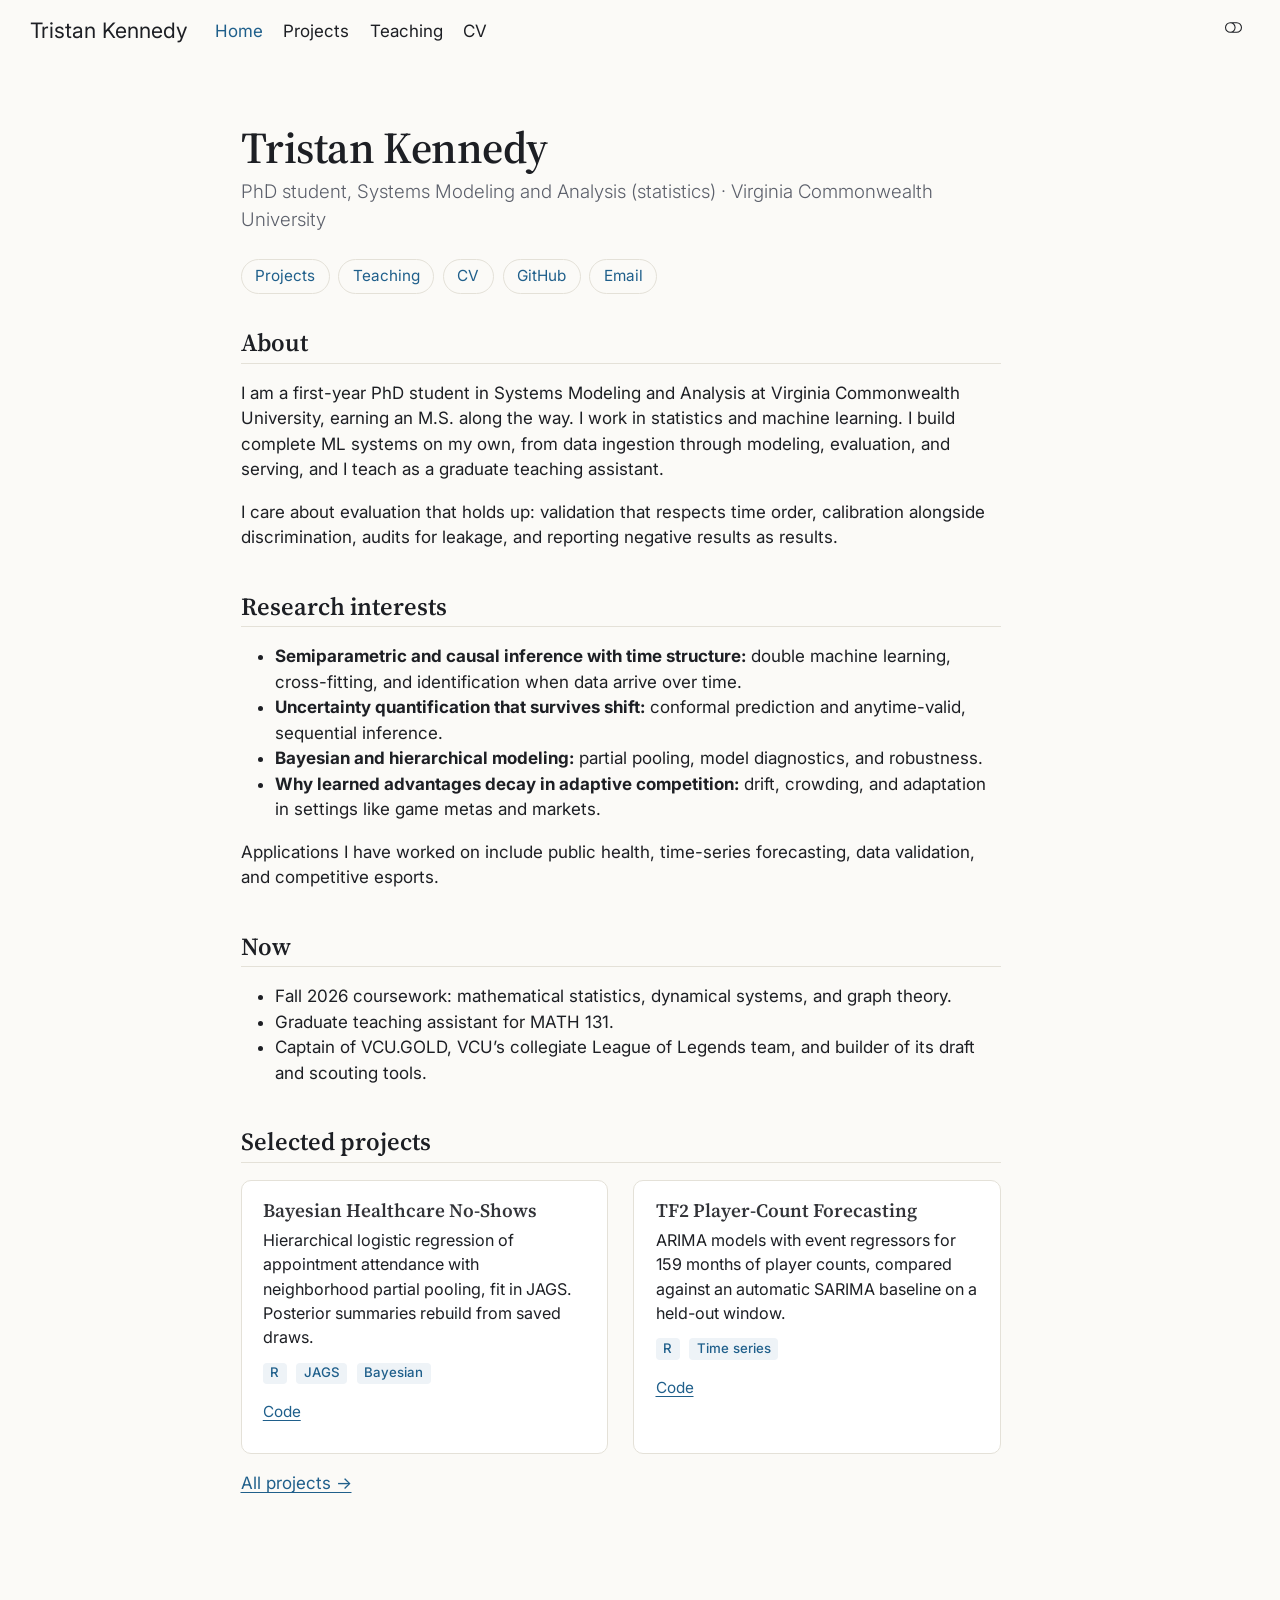
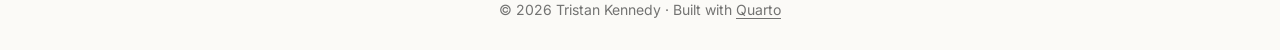
==== index.html @ 57c80139 "Built site for gh-pages" ====
<!DOCTYPE html>
<html xmlns="http://www.w3.org/1999/xhtml" lang="en" xml:lang="en"><head>

<meta charset="utf-8">
<meta name="generator" content="quarto-1.10.19">

<meta name="viewport" content="width=device-width, initial-scale=1.0, user-scalable=yes">

<meta name="description" content="PhD student in Systems Modeling and Analysis (statistics) at Virginia Commonwealth University.">

<title>Tristan Kennedy</title>
<style>
/* Default styles provided by pandoc.
** See https://pandoc.org/MANUAL.html#variables-for-html for config info.
*/
span.smallcaps{font-variant: small-caps;}
div.columns{display: flex; gap: 1.5em;}
div.column{flex: auto;}
@media screen {
div.columns{gap: min(4vw, 1.5em);}
div.column{overflow-x: auto;}
}
div.hanging-indent{margin-left: 1.5em; text-indent: -1.5em;}
ul.task-list{list-style: none;}
ul.task-list li input[type="checkbox"] {
  width: 0.8em;
  margin: 0 0.8em 0.2em -1em; /* quarto-specific, see https://github.com/quarto-dev/quarto-cli/issues/4556 */ 
  vertical-align: middle;
}
</style>


<script src="site_libs/quarto-nav/quarto-nav.js"></script>
<script src="site_libs/quarto-nav/headroom.min.js"></script>
<script src="site_libs/clipboard/clipboard.min.js"></script>
<script src="site_libs/quarto-search/autocomplete.umd.js"></script>
<script src="site_libs/quarto-search/fuse.min.js"></script>
<script src="site_libs/quarto-search/quarto-search.js"></script>
<meta name="quarto:offset" content="./">
<script src="site_libs/quarto-html/quarto.js" type="module"></script>
<script src="site_libs/quarto-html/tabsets/tabsets.js" type="module"></script>
<script src="site_libs/quarto-html/popper.min.js"></script>
<script src="site_libs/quarto-html/tippy.umd.min.js"></script>
<script src="site_libs/quarto-html/anchor.min.js"></script>
<link href="site_libs/quarto-html/tippy.css" rel="stylesheet">
<link href="site_libs/quarto-html/quarto-syntax-highlighting-bf27225e3a48a9273f3daa8f8e829971.css" rel="stylesheet" class="quarto-color-scheme" id="quarto-text-highlighting-styles">
<link href="site_libs/quarto-html/quarto-syntax-highlighting-dark-b626d73c4c936ccc3cb08be7d45d1df6.css" rel="stylesheet" class="quarto-color-scheme quarto-color-alternate" id="quarto-text-highlighting-styles">
<link href="site_libs/quarto-html/quarto-syntax-highlighting-bf27225e3a48a9273f3daa8f8e829971.css" rel="stylesheet" class="quarto-color-scheme-extra" id="quarto-text-highlighting-styles">
<script src="site_libs/bootstrap/bootstrap.min.js"></script>
<link href="site_libs/bootstrap/bootstrap-icons.css" rel="stylesheet">
<link href="site_libs/bootstrap/bootstrap-fde2880e8494702fb6e43d07368e138c.min.css" rel="stylesheet" append-hash="true" class="quarto-color-scheme" id="quarto-bootstrap" data-mode="light">
<link href="site_libs/bootstrap/bootstrap-dark-0c675483cfeafc73e83ffb841cf18837.min.css" rel="stylesheet" append-hash="true" class="quarto-color-scheme quarto-color-alternate" id="quarto-bootstrap" data-mode="dark">
<link href="site_libs/bootstrap/bootstrap-fde2880e8494702fb6e43d07368e138c.min.css" rel="stylesheet" append-hash="true" class="quarto-color-scheme-extra" id="quarto-bootstrap" data-mode="light">
<script id="quarto-search-options" type="application/json">{
  "location": "navbar",
  "copy-button": false,
  "collapse-after": 3,
  "panel-placement": "end",
  "type": "overlay",
  "limit": 50,
  "keyboard-shortcut": [
    "f",
    "/",
    "s"
  ],
  "show-item-context": false,
  "language": {
    "search-no-results-text": "No results",
    "search-matching-documents-text": "matching documents",
    "search-copy-link-title": "Copy link to search",
    "search-hide-matches-text": "Hide additional matches",
    "search-more-match-text": "more match in this document",
    "search-more-matches-text": "more matches in this document",
    "search-clear-button-title": "Clear",
    "search-text-placeholder": "",
    "search-detached-cancel-button-title": "Cancel",
    "search-submit-button-title": "Submit",
    "search-label": "Search"
  }
}</script>
<style>html{ scroll-behavior: smooth; }</style>


<link rel="stylesheet" href="styles/site.css">
</head>

<body class="nav-fixed fullcontent quarto-light"><script id="quarto-html-before-body" type="application/javascript">
    const toggleBodyColorMode = (bsSheetEl) => {
      const mode = bsSheetEl.getAttribute("data-mode");
      const bodyEl = window.document.querySelector("body");
      if (mode === "dark") {
        bodyEl.classList.add("quarto-dark");
        bodyEl.classList.remove("quarto-light");
      } else {
        bodyEl.classList.add("quarto-light");
        bodyEl.classList.remove("quarto-dark");
      }
    }
    const toggleBodyColorPrimary = () => {
      const bsSheetEl = window.document.querySelector("link#quarto-bootstrap:not([rel=disabled-stylesheet])");
      if (bsSheetEl) {
        toggleBodyColorMode(bsSheetEl);
      }
    }
    const setColorSchemeToggle = (alternate) => {
      const toggles = window.document.querySelectorAll('.quarto-color-scheme-toggle');
      for (let i=0; i < toggles.length; i++) {
        const toggle = toggles[i];
        if (toggle) {
          if (alternate) {
            toggle.classList.add("alternate");
          } else {
            toggle.classList.remove("alternate");
          }
        }
      }
    };
    const toggleColorMode = (alternate) => {
      // Switch the stylesheets
      const primaryStylesheets = window.document.querySelectorAll('link.quarto-color-scheme:not(.quarto-color-alternate)');
      const alternateStylesheets = window.document.querySelectorAll('link.quarto-color-scheme.quarto-color-alternate');
      manageTransitions('#quarto-margin-sidebar .nav-link', false);
      if (alternate) {
        // note: dark is layered on light, we don't disable primary!
        enableStylesheet(alternateStylesheets);
        for (const sheetNode of alternateStylesheets) {
          if (sheetNode.id === "quarto-bootstrap") {
            toggleBodyColorMode(sheetNode);
          }
        }
      } else {
        disableStylesheet(alternateStylesheets);
        enableStylesheet(primaryStylesheets)
        toggleBodyColorPrimary();
      }
      manageTransitions('#quarto-margin-sidebar .nav-link', true);
      // Switch the toggles
      setColorSchemeToggle(alternate)
      // Hack to workaround the fact that safari doesn't
      // properly recolor the scrollbar when toggling (#1455)
      if (navigator.userAgent.indexOf('Safari') > 0 && navigator.userAgent.indexOf('Chrome') == -1) {
        manageTransitions("body", false);
        window.scrollTo(0, 1);
        setTimeout(() => {
          window.scrollTo(0, 0);
          manageTransitions("body", true);
        }, 40);
      }
    }
    const disableStylesheet = (stylesheets) => {
      for (let i=0; i < stylesheets.length; i++) {
        const stylesheet = stylesheets[i];
        stylesheet.rel = 'disabled-stylesheet';
      }
    }
    const enableStylesheet = (stylesheets) => {
      for (let i=0; i < stylesheets.length; i++) {
        const stylesheet = stylesheets[i];
        if(stylesheet.rel !== 'stylesheet') { // for Chrome, which will still FOUC without this check
          stylesheet.rel = 'stylesheet';
        }
      }
    }
    const manageTransitions = (selector, allowTransitions) => {
      const els = window.document.querySelectorAll(selector);
      for (let i=0; i < els.length; i++) {
        const el = els[i];
        if (allowTransitions) {
          el.classList.remove('notransition');
        } else {
          el.classList.add('notransition');
        }
      }
    }
    const isFileUrl = () => {
      return window.location.protocol === 'file:';
    }
    const hasAlternateSentinel = () => {
      let styleSentinel = getColorSchemeSentinel();
      if (styleSentinel !== null) {
        return styleSentinel === "alternate";
      } else {
        return false;
      }
    }
    const setStyleSentinel = (alternate) => {
      const value = alternate ? "alternate" : "default";
      if (!isFileUrl()) {
        window.localStorage.setItem("quarto-color-scheme", value);
      } else {
        localAlternateSentinel = value;
      }
    }
    const getColorSchemeSentinel = () => {
      if (!isFileUrl()) {
        const storageValue = window.localStorage.getItem("quarto-color-scheme");
        return storageValue != null ? storageValue : localAlternateSentinel;
      } else {
        return localAlternateSentinel;
      }
    }
    const toggleGiscusIfUsed = (isAlternate, darkModeDefault) => {
      const baseTheme = document.querySelector('#giscus-base-theme')?.value ?? 'light';
      const alternateTheme = document.querySelector('#giscus-alt-theme')?.value ?? 'dark';
      let newTheme = '';
      if(authorPrefersDark) {
        newTheme = isAlternate ? baseTheme : alternateTheme;
      } else {
        newTheme = isAlternate ? alternateTheme : baseTheme;
      }
      const changeGiscusTheme = () => {
        // From: https://github.com/giscus/giscus/issues/336
        const sendMessage = (message) => {
          const iframe = document.querySelector('iframe.giscus-frame');
          if (!iframe) return;
          iframe.contentWindow.postMessage({ giscus: message }, 'https://giscus.app');
        }
        sendMessage({
          setConfig: {
            theme: newTheme
          }
        });
      }
      const isGiscussLoaded = window.document.querySelector('iframe.giscus-frame') !== null;
      if (isGiscussLoaded) {
        changeGiscusTheme();
      }
    };
    const authorPrefersDark = false;
    const queryPrefersDark = window.matchMedia('(prefers-color-scheme: dark)');
    const darkModeDefault = queryPrefersDark.matches;
      document.querySelector('link#quarto-text-highlighting-styles.quarto-color-scheme-extra').rel = 'disabled-stylesheet';
      document.querySelector('link#quarto-bootstrap.quarto-color-scheme-extra').rel = 'disabled-stylesheet';
    let localAlternateSentinel = darkModeDefault ? 'alternate' : 'default';
    // Dark / light mode switch
    window.quartoToggleColorScheme = () => {
      // Read the current dark / light value
      let toAlternate = !hasAlternateSentinel();
      toggleColorMode(toAlternate);
      setStyleSentinel(toAlternate);
      toggleGiscusIfUsed(toAlternate, darkModeDefault);
      window.dispatchEvent(new Event('resize'));
    };
    queryPrefersDark.addEventListener("change", e => {
      if(window.localStorage.getItem("quarto-color-scheme") !== null)
        return;
      const alternate = e.matches
      toggleColorMode(alternate);
      localAlternateSentinel = e.matches ? 'alternate' : 'default'; // this is used alongside local storage!
      toggleGiscusIfUsed(alternate, darkModeDefault);
    });
    // Switch to dark mode if need be
    if (hasAlternateSentinel()) {
      toggleColorMode(true);
    } else {
      toggleColorMode(false);
    }
  </script>

<div id="quarto-search-results"></div>
  <header id="quarto-header" class="headroom fixed-top">
    <nav class="navbar navbar-expand-lg " data-bs-theme="dark">
      <div class="navbar-container container-fluid">
      <div class="navbar-brand-container mx-auto">
    <a class="navbar-brand" href="./index.html">
    <span class="navbar-title">Tristan Kennedy</span>
    </a>
  </div>
            <div id="quarto-search" class="" title="Search"></div>
          <button class="navbar-toggler" type="button" data-bs-toggle="collapse" data-bs-target="#navbarCollapse" aria-controls="navbarCollapse" role="menu" aria-expanded="false" aria-label="Toggle navigation" onclick="if (window.quartoToggleHeadroom) { window.quartoToggleHeadroom(); }">
  <span class="navbar-toggler-icon"></span>
</button>
          <div class="collapse navbar-collapse" id="navbarCollapse">
            <ul class="navbar-nav navbar-nav-scroll me-auto">
  <li class="nav-item">
    <a class="nav-link active" href="./index.html" aria-current="page"> 
<span class="menu-text">Home</span></a>
  </li>  
  <li class="nav-item">
    <a class="nav-link" href="./projects.html"> 
<span class="menu-text">Projects</span></a>
  </li>  
  <li class="nav-item">
    <a class="nav-link" href="./teaching.html"> 
<span class="menu-text">Teaching</span></a>
  </li>  
  <li class="nav-item">
    <a class="nav-link" href="./cv.html"> 
<span class="menu-text">CV</span></a>
  </li>  
</ul>
            <ul class="navbar-nav navbar-nav-scroll ms-auto">
  <li class="nav-item compact">
    <a class="nav-link" href="https://github.com/tristantoo"> <i class="bi bi-github" role="img" aria-label="GitHub">
</i> 
<span class="menu-text"></span></a>
  </li>  
  <li class="nav-item compact">
    <a class="nav-link" href="mailto:tristan@tristkenn.com"> <i class="bi bi-envelope" role="img" aria-label="Email">
</i> 
<span class="menu-text"></span></a>
  </li>  
</ul>
          </div> <!-- /navcollapse -->
            <div class="quarto-navbar-tools">
  <a href="" class="quarto-color-scheme-toggle quarto-navigation-tool  px-1" onclick="window.quartoToggleColorScheme(); return false;" title="Toggle dark mode"><i class="bi"></i></a>
</div>
      </div> <!-- /container-fluid -->
    </nav>
</header>
<!-- content -->
<div id="quarto-content" class="quarto-container page-columns page-rows-contents page-layout-article page-navbar">
<!-- sidebar -->
<!-- margin-sidebar -->
    
<!-- main -->
<main class="content" id="quarto-document-content">


<header id="title-block-header" class="quarto-title-block default">
<div class="quarto-title">
<h1 class="title">Tristan Kennedy</h1>
<p class="subtitle lead">PhD student, Systems Modeling and Analysis (statistics) · Virginia Commonwealth University</p>
</div>

<div>
  <div class="description">
    PhD student in Systems Modeling and Analysis (statistics) at Virginia Commonwealth University.
  </div>
</div>


<div class="quarto-title-meta">

    
  
    
  </div>
  


</header>


<div class="hero">
  <div class="hero-links">
    <a href="projects.html">Projects</a><a href="teaching.html">Teaching</a><a href="cv.html">CV</a><a href="https://github.com/tristantoo">GitHub</a><a href="mailto:tristan@tristkenn.com">Email</a>
  </div>
</div>
<section id="about" class="level2">
<h2 class="anchored" data-anchor-id="about">About</h2>
<p>I am a first-year PhD student in Systems Modeling and Analysis at Virginia Commonwealth University, earning an M.S. along the way. I work in statistics and machine learning. I build complete ML systems on my own, from data ingestion through modeling, evaluation, and serving, and I teach as a graduate teaching assistant.</p>
<p>I care about evaluation that holds up: validation that respects time order, calibration alongside discrimination, audits for leakage, and reporting negative results as results.</p>
</section>
<section id="research-interests" class="level2">
<h2 class="anchored" data-anchor-id="research-interests">Research interests</h2>
<ul>
<li><strong>Semiparametric and causal inference with time structure:</strong> double machine learning, cross-fitting, and identification when data arrive over time.</li>
<li><strong>Uncertainty quantification that survives shift:</strong> conformal prediction and anytime-valid, sequential inference.</li>
<li><strong>Bayesian and hierarchical modeling:</strong> partial pooling, model diagnostics, and robustness.</li>
<li><strong>Why learned advantages decay in adaptive competition:</strong> drift, crowding, and adaptation in settings like game metas and markets.</li>
</ul>
<p>Applications I have worked on include public health, time-series forecasting, data validation, and competitive esports.</p>
</section>
<section id="now" class="level2">
<h2 class="anchored" data-anchor-id="now">Now</h2>
<ul>
<li>Fall 2026 coursework: mathematical statistics, dynamical systems, and graph theory.</li>
<li>Graduate teaching assistant for MATH 131.</li>
<li>Captain of VCU.GOLD, VCU’s collegiate League of Legends team, and builder of its draft and scouting tools.</li>
</ul>
</section>
<section id="selected-projects" class="level2">
<h2 class="anchored" data-anchor-id="selected-projects">Selected projects</h2>
<div class="grid">
<div class="g-col-12 g-col-md-6">
<section id="bayesian-healthcare-no-shows" class="level3 project-card">
<h3 class="anchored" data-anchor-id="bayesian-healthcare-no-shows">Bayesian Healthcare No-Shows</h3>
<p>Hierarchical logistic regression of appointment attendance with neighborhood partial pooling, fit in JAGS. Posterior summaries rebuild from saved draws.</p>
<p><span class="tag">R</span> <span class="tag">JAGS</span> <span class="tag">Bayesian</span></p>
<div class="links">
<p><a href="https://github.com/tristantoo/bayesian-healthcare-no-shows">Code</a></p>
</div>
</section>
</div>
<div class="g-col-12 g-col-md-6">
<section id="tf2-player-count-forecasting" class="level3 project-card">
<h3 class="anchored" data-anchor-id="tf2-player-count-forecasting">TF2 Player-Count Forecasting</h3>
<p>ARIMA models with event regressors for 159 months of player counts, compared against an automatic SARIMA baseline on a held-out window.</p>
<p><span class="tag">R</span> <span class="tag">Time series</span></p>
<div class="links">
<p><a href="https://github.com/tristantoo/tf2-player-count-forecasting">Code</a></p>
</div>
</section>
</div>
</div>
<p><a href="./projects.html">All projects →</a></p>


</section>

</main> <!-- /main -->
<script id="quarto-html-after-body" type="application/javascript">
  window.document.addEventListener("DOMContentLoaded", function (event) {
    // Ensure there is a toggle, if there isn't float one in the top right
    if (window.document.querySelector('.quarto-color-scheme-toggle') === null) {
      const a = window.document.createElement('a');
      a.classList.add('top-right');
      a.classList.add('quarto-color-scheme-toggle');
      a.href = "";
      a.onclick = function() { try { window.quartoToggleColorScheme(); } catch {} return false; };
      const i = window.document.createElement("i");
      i.classList.add('bi');
      a.appendChild(i);
      window.document.body.appendChild(a);
    }
    setColorSchemeToggle(hasAlternateSentinel())
    const icon = "";
    const anchorJS = new window.AnchorJS();
    anchorJS.options = {
      placement: 'right',
      icon: icon
    };
    anchorJS.add('.anchored');
    const isCodeAnnotation = (el) => {
      for (const clz of el.classList) {
        if (clz.startsWith('code-annotation-')) {                     
          return true;
        }
      }
      return false;
    }
    const onCopySuccess = function(e) {
      // button target
      const button = e.trigger;
      // don't keep focus
      button.blur();
      // flash "checked"
      button.classList.add('code-copy-button-checked');
      var currentTitle = button.getAttribute("title");
      button.setAttribute("title", "Copied!");
      let tooltip;
      if (window.bootstrap) {
        button.setAttribute("data-bs-toggle", "tooltip");
        button.setAttribute("data-bs-placement", "left");
        button.setAttribute("data-bs-title", "Copied!");
        tooltip = new bootstrap.Tooltip(button, 
          { trigger: "manual", 
            customClass: "code-copy-button-tooltip",
            offset: [0, -8]});
        tooltip.show();    
      }
      setTimeout(function() {
        if (tooltip) {
          tooltip.hide();
          button.removeAttribute("data-bs-title");
          button.removeAttribute("data-bs-toggle");
          button.removeAttribute("data-bs-placement");
        }
        button.setAttribute("title", currentTitle);
        button.classList.remove('code-copy-button-checked');
      }, 1000);
      // clear code selection
      e.clearSelection();
    }
    const getTextToCopy = function(trigger) {
      const outerScaffold = trigger.parentElement.cloneNode(true);
      const codeEl = outerScaffold.querySelector('code');
      for (const childEl of codeEl.children) {
        if (isCodeAnnotation(childEl)) {
          childEl.remove();
        }
      }
      return codeEl.innerText;
    }
    const clipboard = new window.ClipboardJS('.code-copy-button:not([data-in-quarto-modal])', {
      text: getTextToCopy
    });
    clipboard.on('success', onCopySuccess);
    if (window.document.getElementById('quarto-embedded-source-code-modal')) {
      const clipboardModal = new window.ClipboardJS('.code-copy-button[data-in-quarto-modal]', {
        text: getTextToCopy,
        container: window.document.getElementById('quarto-embedded-source-code-modal')
      });
      clipboardModal.on('success', onCopySuccess);
    }
      var localhostRegex = new RegExp(/^(?:http|https):\/\/localhost\:?[0-9]*\//);
      var mailtoRegex = new RegExp(/^mailto:/);
        var filterRegex = new RegExp("https:\/\/tristkenn\.com");
      var isInternal = (href) => {
          return filterRegex.test(href) || localhostRegex.test(href) || mailtoRegex.test(href);
      }
      // Inspect non-navigation links and adorn them if external
     var links = window.document.querySelectorAll('a[href]:not(.nav-link):not(.navbar-brand):not(.toc-action):not(.sidebar-link):not(.sidebar-item-toggle):not(.pagination-link):not(.no-external):not([aria-hidden]):not(.dropdown-item):not(.quarto-navigation-tool):not(.about-link)');
      for (var i=0; i<links.length; i++) {
        const link = links[i];
        if (!isInternal(link.href)) {
          // undo the damage that might have been done by quarto-nav.js in the case of
          // links that we want to consider external
          if (link.dataset.originalHref !== undefined) {
            link.href = link.dataset.originalHref;
          }
            // target, if specified
            link.setAttribute("target", "_blank");
            if (link.getAttribute("rel") === null) {
              link.setAttribute("rel", "noopener");
            }
        }
      }
    function tippyHover(el, contentFn, onTriggerFn, onUntriggerFn) {
      const config = {
        allowHTML: true,
        maxWidth: 500,
        delay: 100,
        arrow: false,
        appendTo: function(el) {
            return el.parentElement;
        },
        interactive: true,
        interactiveBorder: 10,
        theme: 'quarto',
        placement: 'bottom-start',
      };
      if (contentFn) {
        config.content = contentFn;
      }
      if (onTriggerFn) {
        config.onTrigger = onTriggerFn;
      }
      if (onUntriggerFn) {
        config.onUntrigger = onUntriggerFn;
      }
      window.tippy(el, config); 
    }
    const noterefs = window.document.querySelectorAll('a[role="doc-noteref"]');
    for (var i=0; i<noterefs.length; i++) {
      const ref = noterefs[i];
      tippyHover(ref, function() {
        // use id or data attribute instead here
        let href = ref.getAttribute('data-footnote-href') || ref.getAttribute('href');
        try { href = new URL(href).hash; } catch {}
        const id = href.replace(/^#\/?/, "");
        const note = window.document.getElementById(id);
        if (note) {
          return note.innerHTML;
        } else {
          return "";
        }
      });
    }
    const xrefs = window.document.querySelectorAll('a.quarto-xref');
    const processXRef = (id, note) => {
      // Strip column container classes
      const stripColumnClz = (el) => {
        el.classList.remove("page-full", "page-columns");
        if (el.children) {
          for (const child of el.children) {
            stripColumnClz(child);
          }
        }
      }
      stripColumnClz(note)
      if (id === null || id.startsWith('sec-')) {
        // Special case sections, only their first couple elements
        const container = document.createElement("div");
        if (note.children && note.children.length > 2) {
          container.appendChild(note.children[0].cloneNode(true));
          for (let i = 1; i < note.children.length; i++) {
            const child = note.children[i];
            if (child.tagName === "P" && child.innerText === "") {
              continue;
            } else {
              container.appendChild(child.cloneNode(true));
              break;
            }
          }
          if (window.Quarto?.typesetMath) {
            window.Quarto.typesetMath(container);
          }
          return container.innerHTML
        } else {
          if (window.Quarto?.typesetMath) {
            window.Quarto.typesetMath(note);
          }
          return note.innerHTML;
        }
      } else {
        // Remove any anchor links if they are present
        const anchorLink = note.querySelector('a.anchorjs-link');
        if (anchorLink) {
          anchorLink.remove();
        }
        if (window.Quarto?.typesetMath) {
          window.Quarto.typesetMath(note);
        }
        if (note.classList.contains("callout")) {
          return note.outerHTML;
        } else {
          return note.innerHTML;
        }
      }
    }
    for (var i=0; i<xrefs.length; i++) {
      const xref = xrefs[i];
      tippyHover(xref, undefined, function(instance) {
        instance.disable();
        let url = xref.getAttribute('href');
        let hash = undefined; 
        if (url.startsWith('#')) {
          hash = url;
        } else {
          try { hash = new URL(url).hash; } catch {}
        }
        if (hash) {
          const id = hash.replace(/^#\/?/, "");
          const note = window.document.getElementById(id);
          if (note !== null) {
            try {
              const html = processXRef(id, note.cloneNode(true));
              instance.setContent(html);
            } finally {
              instance.enable();
              instance.show();
            }
          } else {
            // See if we can fetch this
            fetch(url.split('#')[0])
            .then(res => res.text())
            .then(html => {
              const parser = new DOMParser();
              const htmlDoc = parser.parseFromString(html, "text/html");
              const note = htmlDoc.getElementById(id);
              if (note !== null) {
                const html = processXRef(id, note);
                instance.setContent(html);
              } 
            }).finally(() => {
              instance.enable();
              instance.show();
            });
          }
        } else {
          // See if we can fetch a full url (with no hash to target)
          // This is a special case and we should probably do some content thinning / targeting
          fetch(url)
          .then(res => res.text())
          .then(html => {
            const parser = new DOMParser();
            const htmlDoc = parser.parseFromString(html, "text/html");
            const note = htmlDoc.querySelector('main.content');
            if (note !== null) {
              // This should only happen for chapter cross references
              // (since there is no id in the URL)
              // remove the first header
              if (note.children.length > 0 && note.children[0].tagName === "HEADER") {
                note.children[0].remove();
              }
              const html = processXRef(null, note);
              instance.setContent(html);
            } 
          }).finally(() => {
            instance.enable();
            instance.show();
          });
        }
      }, function(instance) {
      });
    }
        let selectedAnnoteEl;
        const selectorForAnnotation = ( cell, annotation) => {
          let cellAttr = 'data-code-cell="' + cell + '"';
          let lineAttr = 'data-code-annotation="' +  annotation + '"';
          const selector = 'span[' + cellAttr + '][' + lineAttr + ']';
          return selector;
        }
        const selectCodeLines = (annoteEl) => {
          const doc = window.document;
          const targetCell = annoteEl.getAttribute("data-target-cell");
          const targetAnnotation = annoteEl.getAttribute("data-target-annotation");
          const annoteSpan = window.document.querySelector(selectorForAnnotation(targetCell, targetAnnotation));
          const lines = annoteSpan.getAttribute("data-code-lines").split(",");
          const lineIds = lines.map((line) => {
            return targetCell + "-" + line;
          })
          let top = null;
          let height = null;
          let parent = null;
          if (lineIds.length > 0) {
              //compute the position of the single el (top and bottom and make a div)
              const el = window.document.getElementById(lineIds[0]);
              top = el.offsetTop;
              height = el.offsetHeight;
              parent = el.parentElement.parentElement;
            if (lineIds.length > 1) {
              const lastEl = window.document.getElementById(lineIds[lineIds.length - 1]);
              const bottom = lastEl.offsetTop + lastEl.offsetHeight;
              height = bottom - top;
            }
            if (top !== null && height !== null && parent !== null) {
              // cook up a div (if necessary) and position it 
              let div = window.document.getElementById("code-annotation-line-highlight");
              if (div === null) {
                div = window.document.createElement("div");
                div.setAttribute("id", "code-annotation-line-highlight");
                div.style.position = 'absolute';
                parent.appendChild(div);
              }
              div.style.top = top - 2 + "px";
              div.style.height = height + 4 + "px";
              div.style.left = 0;
              let gutterDiv = window.document.getElementById("code-annotation-line-highlight-gutter");
              if (gutterDiv === null) {
                gutterDiv = window.document.createElement("div");
                gutterDiv.setAttribute("id", "code-annotation-line-highlight-gutter");
                gutterDiv.style.position = 'absolute';
                const codeCell = window.document.getElementById(targetCell);
                const gutter = codeCell.querySelector('.code-annotation-gutter');
                gutter.appendChild(gutterDiv);
              }
              gutterDiv.style.top = top - 2 + "px";
              gutterDiv.style.height = height + 4 + "px";
            }
            selectedAnnoteEl = annoteEl;
          }
        };
        const unselectCodeLines = () => {
          const elementsIds = ["code-annotation-line-highlight", "code-annotation-line-highlight-gutter"];
          elementsIds.forEach((elId) => {
            const div = window.document.getElementById(elId);
            if (div) {
              div.remove();
            }
          });
          selectedAnnoteEl = undefined;
        };
          // Handle positioning of the toggle
      window.addEventListener(
        "resize",
        throttle(() => {
          elRect = undefined;
          if (selectedAnnoteEl) {
            selectCodeLines(selectedAnnoteEl);
          }
        }, 10)
      );
      function throttle(fn, ms) {
      let throttle = false;
      let timer;
        return (...args) => {
          if(!throttle) { // first call gets through
              fn.apply(this, args);
              throttle = true;
          } else { // all the others get throttled
              if(timer) clearTimeout(timer); // cancel #2
              timer = setTimeout(() => {
                fn.apply(this, args);
                timer = throttle = false;
              }, ms);
          }
        };
      }
        // Attach click handler to the DT
        const annoteDls = window.document.querySelectorAll('dt[data-target-cell]');
        for (const annoteDlNode of annoteDls) {
          annoteDlNode.addEventListener('click', (event) => {
            const clickedEl = event.target;
            if (clickedEl !== selectedAnnoteEl) {
              unselectCodeLines();
              const activeEl = window.document.querySelector('dt[data-target-cell].code-annotation-active');
              if (activeEl) {
                activeEl.classList.remove('code-annotation-active');
              }
              selectCodeLines(clickedEl);
              clickedEl.classList.add('code-annotation-active');
            } else {
              // Unselect the line
              unselectCodeLines();
              clickedEl.classList.remove('code-annotation-active');
            }
          });
        }
    const findCites = (el) => {
      const parentEl = el.parentElement;
      if (parentEl) {
        const cites = parentEl.dataset.cites;
        if (cites) {
          return {
            el,
            cites: cites.split(' ')
          };
        } else {
          return findCites(el.parentElement)
        }
      } else {
        return undefined;
      }
    };
    var bibliorefs = window.document.querySelectorAll('a[role="doc-biblioref"]');
    for (var i=0; i<bibliorefs.length; i++) {
      const ref = bibliorefs[i];
      const citeInfo = findCites(ref);
      if (citeInfo) {
        tippyHover(citeInfo.el, function() {
          var popup = window.document.createElement('div');
          citeInfo.cites.forEach(function(cite) {
            var citeDiv = window.document.createElement('div');
            citeDiv.classList.add('hanging-indent');
            citeDiv.classList.add('csl-entry');
            var biblioDiv = window.document.getElementById('ref-' + cite);
            if (biblioDiv) {
              citeDiv.innerHTML = biblioDiv.innerHTML;
            }
            popup.appendChild(citeDiv);
          });
          return popup.innerHTML;
        });
      }
    }
  });
  </script>
</div> <!-- /content -->
<footer class="footer">
  <div class="nav-footer">
    <div class="nav-footer-left">
      &nbsp;
    </div>   
    <div class="nav-footer-center">
<p>© 2026 Tristan Kennedy · Built with <a href="https://quarto.org">Quarto</a></p>
</div>
    <div class="nav-footer-right">
      &nbsp;
    </div>
  </div>
</footer>




<script src="site_libs/quarto-html/zenscroll-min.js"></script>
</body></html>
---- styles/site.css ----
/* Layout and components shared by both themes. Colors come from the --tk-* tokens in light.scss / dark.scss. */

main.content { max-width: 760px; }

#title-block-header { margin-top: 1.5rem; margin-bottom: 0.9rem; }
#title-block-header .title { font-size: 2.6rem; letter-spacing: -0.01em; margin-bottom: 0.35rem; }
#title-block-header .subtitle { font-size: 1.1rem; color: var(--tk-muted); font-family: inherit; line-height: 1.5; }
#title-block-header .description { display: none; }
.hero { margin: 0 0 1.5rem; }
.hero .hero-links a {
  display: inline-block;
  margin: 0 0.5rem 0.5rem 0;
  padding: 0.3rem 0.8rem;
  border: 1px solid var(--tk-rule);
  border-radius: 999px;
  font-size: 0.9rem;
  text-decoration: none;
}
.hero .hero-links a:hover { border-color: currentColor; }

h2 { margin-top: 2.4rem; padding-bottom: 0.3rem; border-bottom: 1px solid var(--tk-rule); font-size: 1.45rem; }

.muted { color: var(--tk-muted); }

.project-card {
  background: var(--tk-card);
  border: 1px solid var(--tk-rule);
  border-radius: 10px;
  padding: 1.1rem 1.25rem;
  margin-bottom: 1rem;
}
.grid .project-card { height: calc(100% - 1rem); }
.project-card h3 { margin: 0 0 0.35rem; font-size: 1.12rem; }
.project-card p { margin: 0 0 0.6rem; font-size: 0.95rem; }
.project-card .links a { font-size: 0.9rem; margin-right: 0.9rem; }

.tag {
  display: inline-block;
  background: var(--tk-tag-bg);
  color: var(--tk-tag-fg);
  border-radius: 4px;
  padding: 0.05rem 0.45rem;
  margin: 0 0.3rem 0.3rem 0;
  font-size: 0.78rem;
  font-weight: 500;
}

.entry { margin-bottom: 1.2rem; }
.entry .entry-head { display: flex; justify-content: space-between; gap: 1rem; flex-wrap: wrap; }
.entry .entry-title { font-weight: 600; }
.entry .entry-date { color: var(--tk-muted); font-size: 0.92rem; white-space: nowrap; }
.entry p { margin: 0.2rem 0 0; }

@media (max-width: 576px) {
  #title-block-header .title { font-size: 2.1rem; }
}
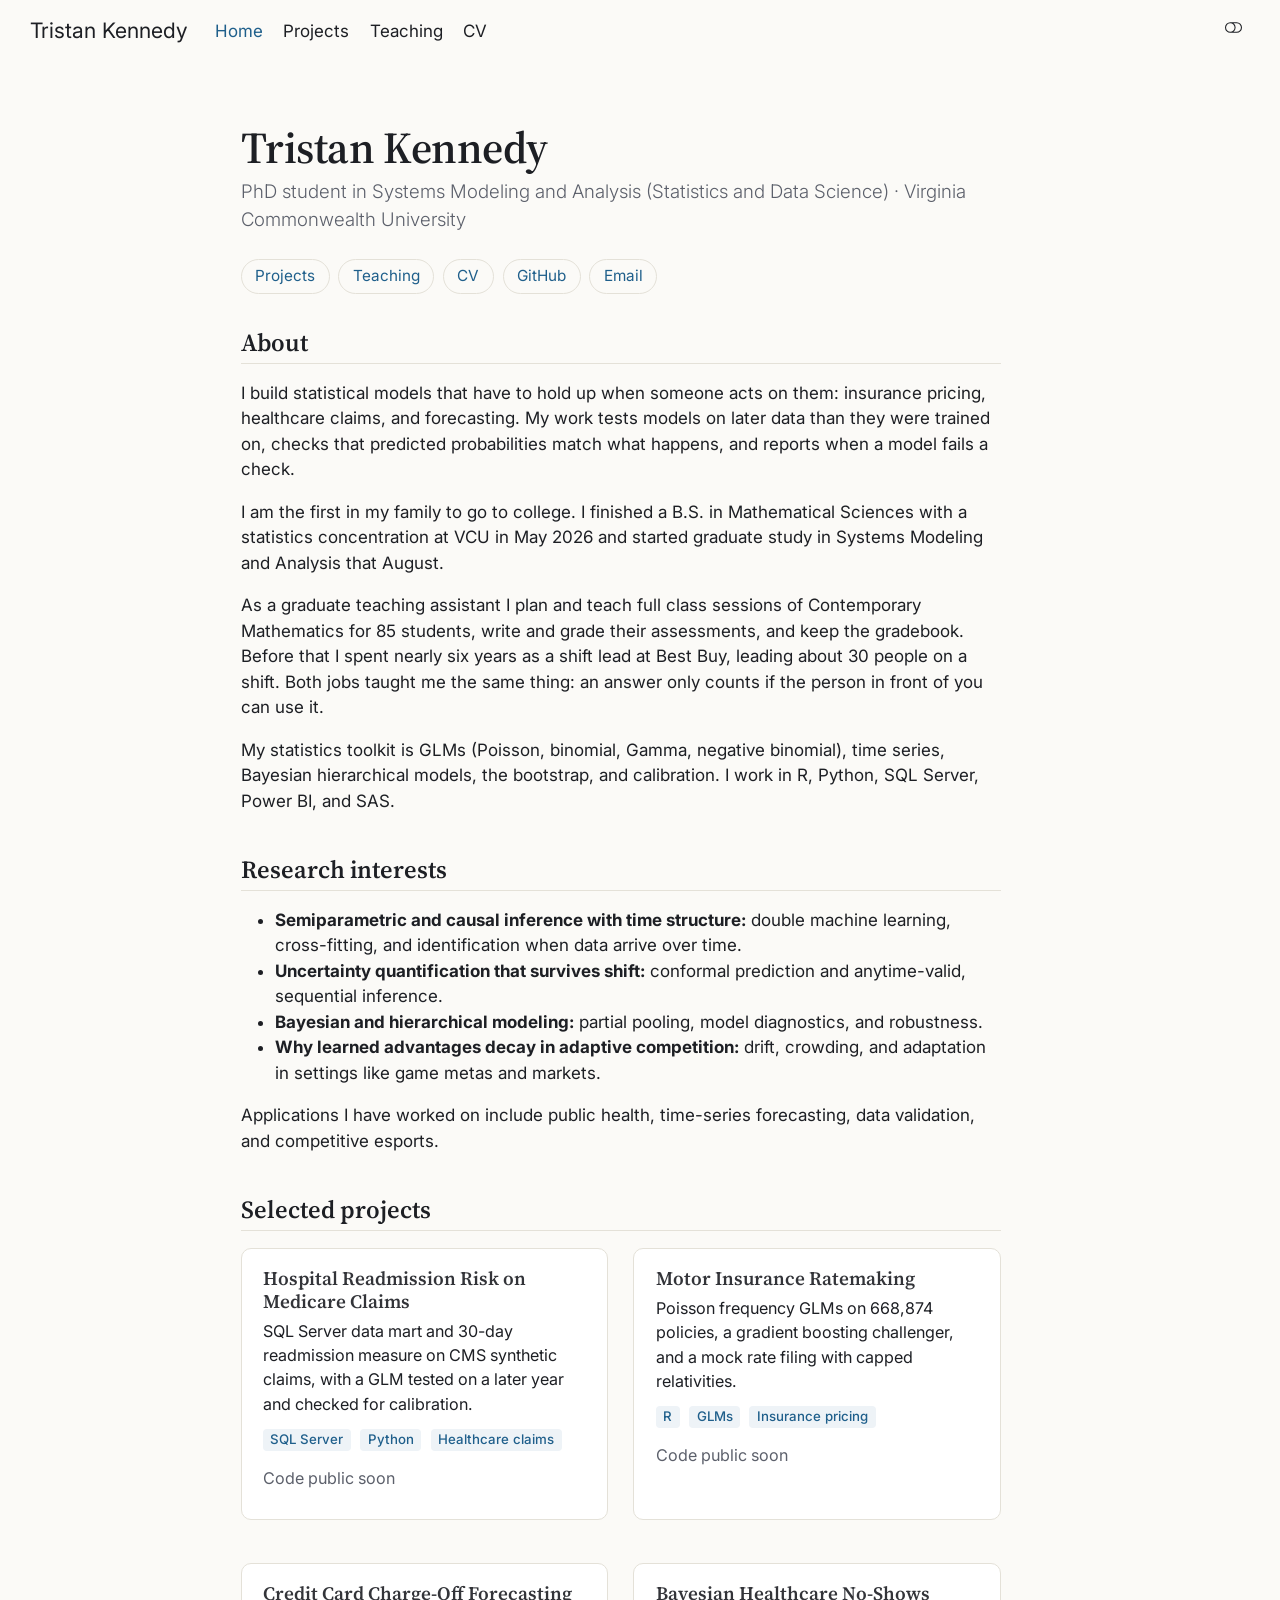
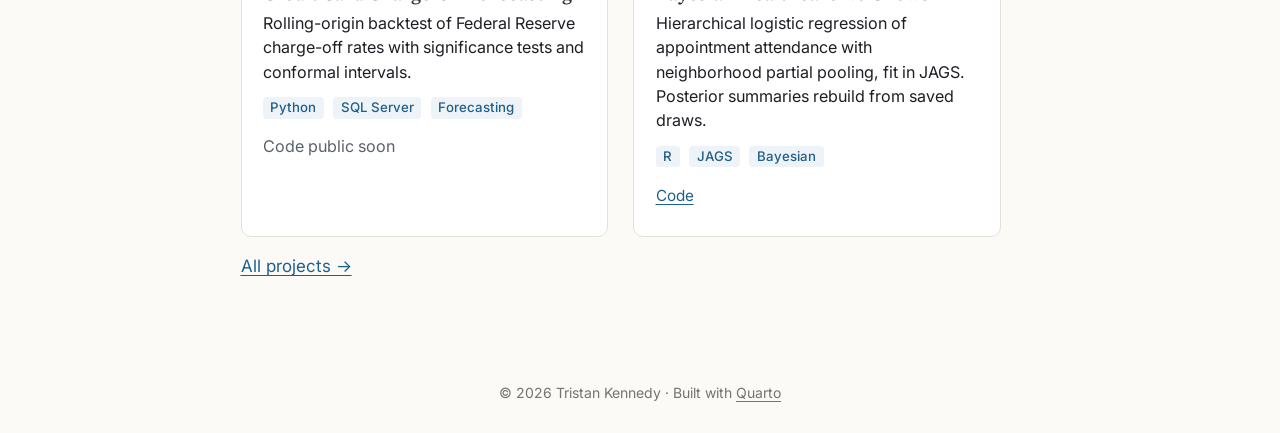
==== commit caa4e97c: "Built site for gh-pages" ====
--- a/index.html
+++ b/index.html
@@ -6,7 +6,7 @@
 
 <meta name="viewport" content="width=device-width, initial-scale=1.0, user-scalable=yes">
 
-<meta name="description" content="PhD student in Systems Modeling and Analysis (statistics) at Virginia Commonwealth University.">
+<meta name="description" content="Statistical modeling for insurance pricing, healthcare claims, and forecasting, by Tristan Kennedy.">
 
 <title>Tristan Kennedy</title>
 <style>
@@ -320,12 +320,12 @@
 <header id="title-block-header" class="quarto-title-block default">
 <div class="quarto-title">
 <h1 class="title">Tristan Kennedy</h1>
-<p class="subtitle lead">PhD student, Systems Modeling and Analysis (statistics) · Virginia Commonwealth University</p>
+<p class="subtitle lead">PhD student in Systems Modeling and Analysis (Statistics and Data Science) · Virginia Commonwealth University</p>
 </div>
 
 <div>
   <div class="description">
-    PhD student in Systems Modeling and Analysis (statistics) at Virginia Commonwealth University.
+    Statistical modeling for insurance pricing, healthcare claims, and forecasting, by Tristan Kennedy.
   </div>
 </div>
 
@@ -349,8 +349,10 @@
 </div>
 <section id="about" class="level2">
 <h2 class="anchored" data-anchor-id="about">About</h2>
-<p>I am a first-year PhD student in Systems Modeling and Analysis at Virginia Commonwealth University, earning an M.S. along the way. I work in statistics and machine learning. I build complete ML systems on my own, from data ingestion through modeling, evaluation, and serving, and I teach as a graduate teaching assistant.</p>
-<p>I care about evaluation that holds up: validation that respects time order, calibration alongside discrimination, audits for leakage, and reporting negative results as results.</p>
+<p>I build statistical models that have to hold up when someone acts on them: insurance pricing, healthcare claims, and forecasting. My work tests models on later data than they were trained on, checks that predicted probabilities match what happens, and reports when a model fails a check.</p>
+<p>I am the first in my family to go to college. I finished a B.S. in Mathematical Sciences with a statistics concentration at VCU in May 2026 and started graduate study in Systems Modeling and Analysis that August.</p>
+<p>As a graduate teaching assistant I plan and teach full class sessions of Contemporary Mathematics for 85 students, write and grade their assessments, and keep the gradebook. Before that I spent nearly six years as a shift lead at Best Buy, leading about 30 people on a shift. Both jobs taught me the same thing: an answer only counts if the person in front of you can use it.</p>
+<p>My statistics toolkit is GLMs (Poisson, binomial, Gamma, negative binomial), time series, Bayesian hierarchical models, the bootstrap, and calibration. I work in R, Python, SQL Server, Power BI, and SAS.</p>
 </section>
 <section id="research-interests" class="level2">
 <h2 class="anchored" data-anchor-id="research-interests">Research interests</h2>
@@ -362,17 +364,39 @@
 </ul>
 <p>Applications I have worked on include public health, time-series forecasting, data validation, and competitive esports.</p>
 </section>
-<section id="now" class="level2">
-<h2 class="anchored" data-anchor-id="now">Now</h2>
-<ul>
-<li>Fall 2026 coursework: mathematical statistics, dynamical systems, and graph theory.</li>
-<li>Graduate teaching assistant for MATH 131.</li>
-<li>Captain of VCU.GOLD, VCU’s collegiate League of Legends team, and builder of its draft and scouting tools.</li>
-</ul>
-</section>
 <section id="selected-projects" class="level2">
 <h2 class="anchored" data-anchor-id="selected-projects">Selected projects</h2>
 <div class="grid">
+<div class="g-col-12 g-col-md-6">
+<section id="hospital-readmission-risk-on-medicare-claims" class="level3 project-card">
+<h3 class="anchored" data-anchor-id="hospital-readmission-risk-on-medicare-claims">Hospital Readmission Risk on Medicare Claims</h3>
+<p>SQL Server data mart and 30-day readmission measure on CMS synthetic claims, with a GLM tested on a later year and checked for calibration.</p>
+<p><span class="tag">SQL Server</span> <span class="tag">Python</span> <span class="tag">Healthcare claims</span></p>
+<div class="links">
+<p><span class="muted">Code public soon</span></p>
+</div>
+</section>
+</div>
+<div class="g-col-12 g-col-md-6">
+<section id="motor-insurance-ratemaking" class="level3 project-card">
+<h3 class="anchored" data-anchor-id="motor-insurance-ratemaking">Motor Insurance Ratemaking</h3>
+<p>Poisson frequency GLMs on 668,874 policies, a gradient boosting challenger, and a mock rate filing with capped relativities.</p>
+<p><span class="tag">R</span> <span class="tag">GLMs</span> <span class="tag">Insurance pricing</span></p>
+<div class="links">
+<p><span class="muted">Code public soon</span></p>
+</div>
+</section>
+</div>
+<div class="g-col-12 g-col-md-6">
+<section id="credit-card-charge-off-forecasting" class="level3 project-card">
+<h3 class="anchored" data-anchor-id="credit-card-charge-off-forecasting">Credit Card Charge-Off Forecasting</h3>
+<p>Rolling-origin backtest of Federal Reserve charge-off rates with significance tests and conformal intervals.</p>
+<p><span class="tag">Python</span> <span class="tag">SQL Server</span> <span class="tag">Forecasting</span></p>
+<div class="links">
+<p><span class="muted">Code public soon</span></p>
+</div>
+</section>
+</div>
 <div class="g-col-12 g-col-md-6">
 <section id="bayesian-healthcare-no-shows" class="level3 project-card">
 <h3 class="anchored" data-anchor-id="bayesian-healthcare-no-shows">Bayesian Healthcare No-Shows</h3>
@@ -380,16 +404,6 @@
 <p><span class="tag">R</span> <span class="tag">JAGS</span> <span class="tag">Bayesian</span></p>
 <div class="links">
 <p><a href="https://github.com/tristantoo/bayesian-healthcare-no-shows">Code</a></p>
-</div>
-</section>
-</div>
-<div class="g-col-12 g-col-md-6">
-<section id="tf2-player-count-forecasting" class="level3 project-card">
-<h3 class="anchored" data-anchor-id="tf2-player-count-forecasting">TF2 Player-Count Forecasting</h3>
-<p>ARIMA models with event regressors for 159 months of player counts, compared against an automatic SARIMA baseline on a held-out window.</p>
-<p><span class="tag">R</span> <span class="tag">Time series</span></p>
-<div class="links">
-<p><a href="https://github.com/tristantoo/tf2-player-count-forecasting">Code</a></p>
 </div>
 </section>
 </div>
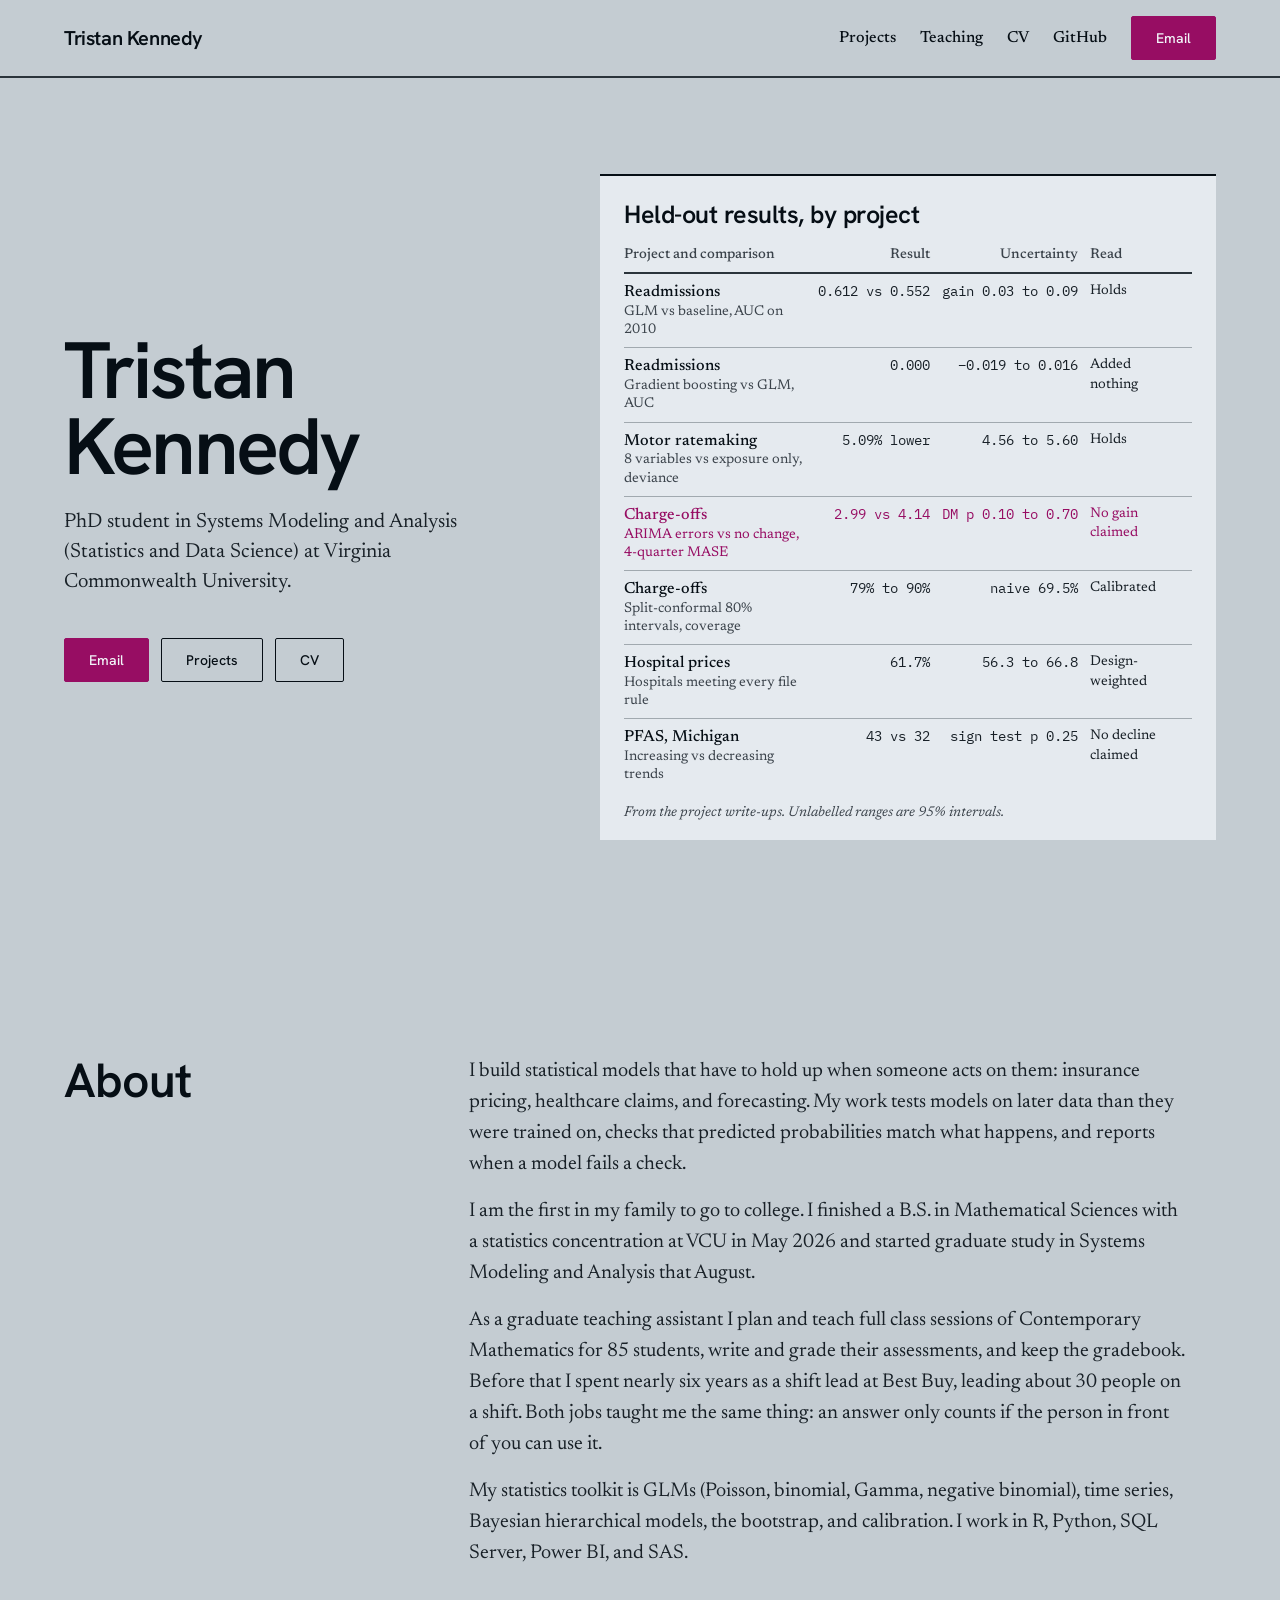
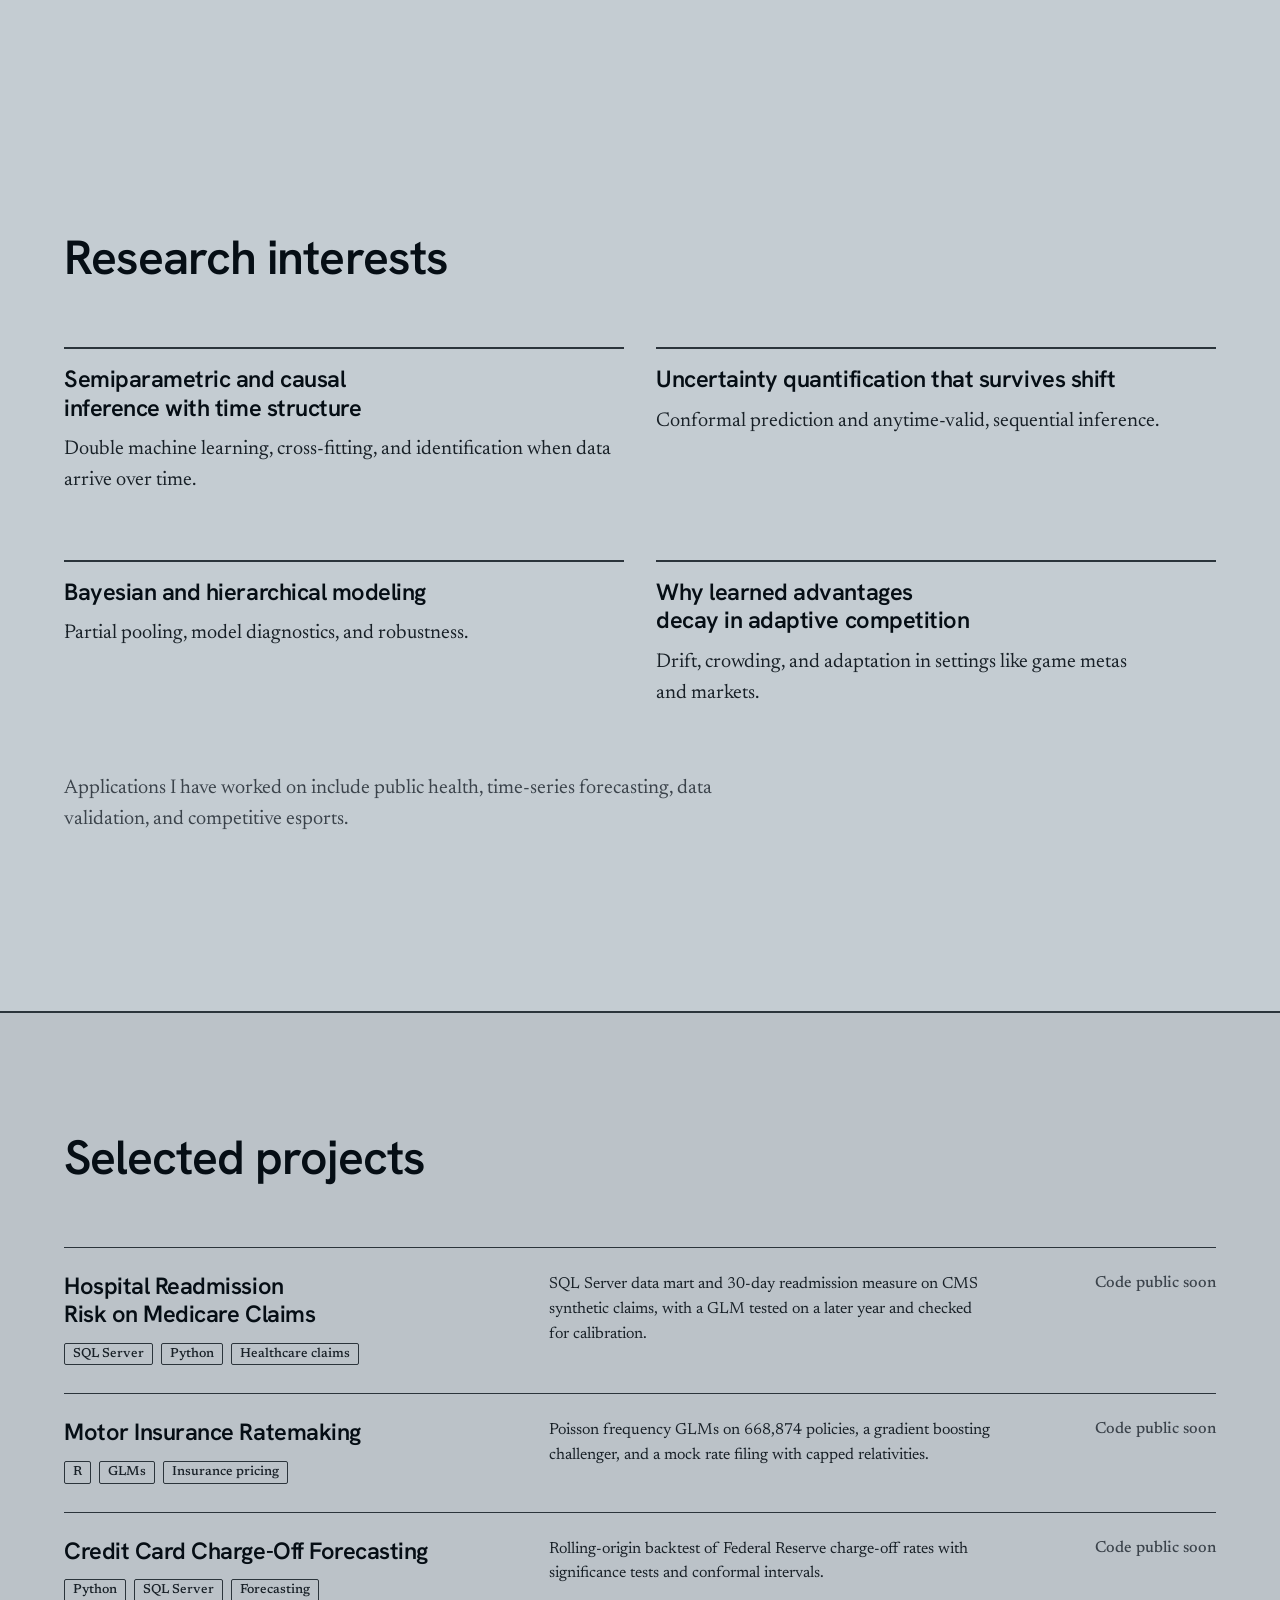
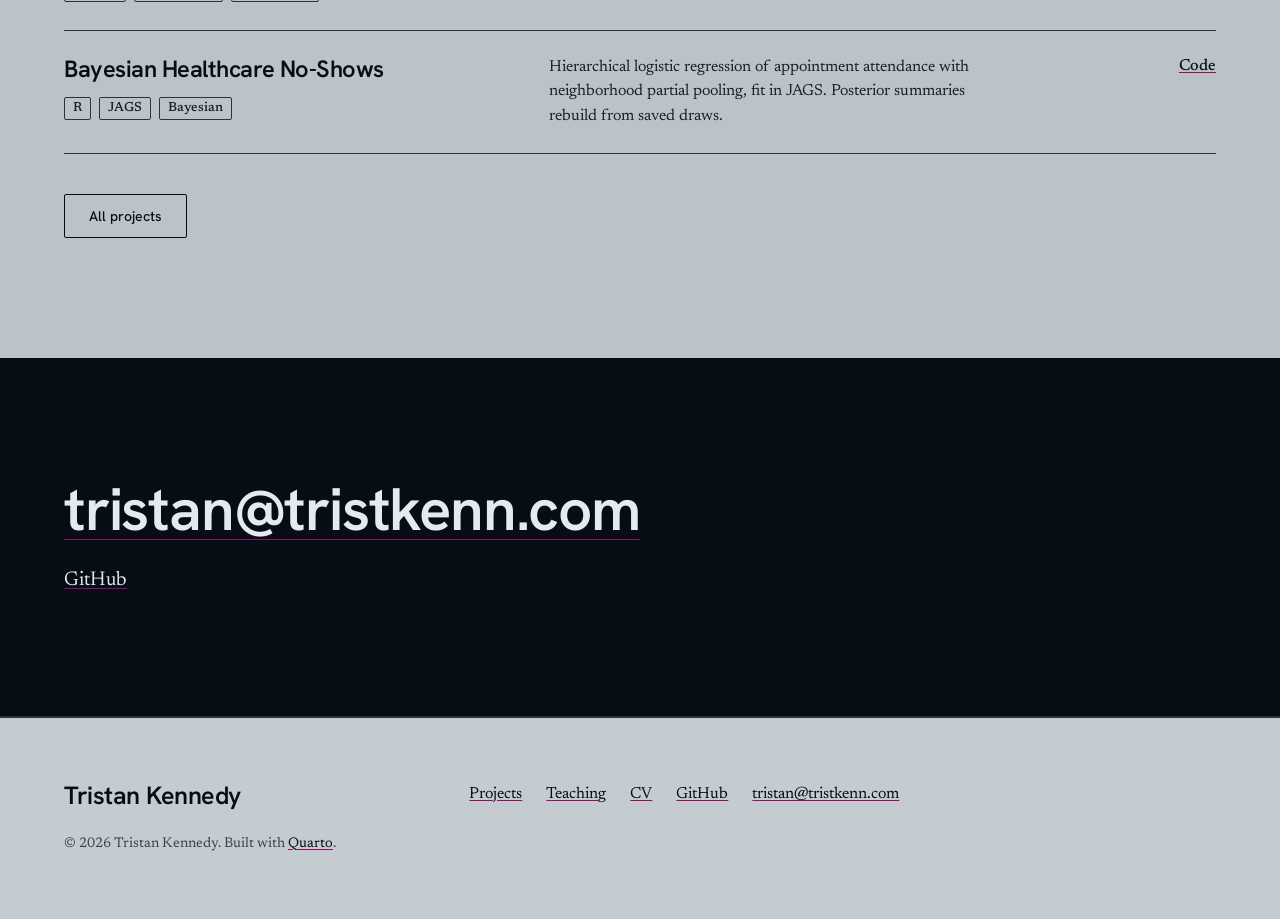
==== commit 024c470d: "Built site for gh-pages" ====
--- a/index.html
+++ b/index.html
@@ -10,845 +10,217 @@
 
 <title>Tristan Kennedy</title>
 <style>
-/* Default styles provided by pandoc.
-** See https://pandoc.org/MANUAL.html#variables-for-html for config info.
-*/
-span.smallcaps{font-variant: small-caps;}
-div.columns{display: flex; gap: 1.5em;}
-div.column{flex: auto;}
-@media screen {
-div.columns{gap: min(4vw, 1.5em);}
-div.column{overflow-x: auto;}
-}
-div.hanging-indent{margin-left: 1.5em; text-indent: -1.5em;}
-ul.task-list{list-style: none;}
-ul.task-list li input[type="checkbox"] {
-  width: 0.8em;
-  margin: 0 0.8em 0.2em -1em; /* quarto-specific, see https://github.com/quarto-dev/quarto-cli/issues/4556 */ 
-  vertical-align: middle;
-}
 </style>
 
 
-<script src="site_libs/quarto-nav/quarto-nav.js"></script>
-<script src="site_libs/quarto-nav/headroom.min.js"></script>
-<script src="site_libs/clipboard/clipboard.min.js"></script>
-<script src="site_libs/quarto-search/autocomplete.umd.js"></script>
-<script src="site_libs/quarto-search/fuse.min.js"></script>
-<script src="site_libs/quarto-search/quarto-search.js"></script>
-<meta name="quarto:offset" content="./">
-<script src="site_libs/quarto-html/quarto.js" type="module"></script>
-<script src="site_libs/quarto-html/tabsets/tabsets.js" type="module"></script>
-<script src="site_libs/quarto-html/popper.min.js"></script>
-<script src="site_libs/quarto-html/tippy.umd.min.js"></script>
-<script src="site_libs/quarto-html/anchor.min.js"></script>
-<link href="site_libs/quarto-html/tippy.css" rel="stylesheet">
-<link href="site_libs/quarto-html/quarto-syntax-highlighting-bf27225e3a48a9273f3daa8f8e829971.css" rel="stylesheet" class="quarto-color-scheme" id="quarto-text-highlighting-styles">
-<link href="site_libs/quarto-html/quarto-syntax-highlighting-dark-b626d73c4c936ccc3cb08be7d45d1df6.css" rel="stylesheet" class="quarto-color-scheme quarto-color-alternate" id="quarto-text-highlighting-styles">
-<link href="site_libs/quarto-html/quarto-syntax-highlighting-bf27225e3a48a9273f3daa8f8e829971.css" rel="stylesheet" class="quarto-color-scheme-extra" id="quarto-text-highlighting-styles">
-<script src="site_libs/bootstrap/bootstrap.min.js"></script>
-<link href="site_libs/bootstrap/bootstrap-icons.css" rel="stylesheet">
-<link href="site_libs/bootstrap/bootstrap-fde2880e8494702fb6e43d07368e138c.min.css" rel="stylesheet" append-hash="true" class="quarto-color-scheme" id="quarto-bootstrap" data-mode="light">
-<link href="site_libs/bootstrap/bootstrap-dark-0c675483cfeafc73e83ffb841cf18837.min.css" rel="stylesheet" append-hash="true" class="quarto-color-scheme quarto-color-alternate" id="quarto-bootstrap" data-mode="dark">
-<link href="site_libs/bootstrap/bootstrap-fde2880e8494702fb6e43d07368e138c.min.css" rel="stylesheet" append-hash="true" class="quarto-color-scheme-extra" id="quarto-bootstrap" data-mode="light">
-<script id="quarto-search-options" type="application/json">{
-  "location": "navbar",
-  "copy-button": false,
-  "collapse-after": 3,
-  "panel-placement": "end",
-  "type": "overlay",
-  "limit": 50,
-  "keyboard-shortcut": [
-    "f",
-    "/",
-    "s"
-  ],
-  "show-item-context": false,
-  "language": {
-    "search-no-results-text": "No results",
-    "search-matching-documents-text": "matching documents",
-    "search-copy-link-title": "Copy link to search",
-    "search-hide-matches-text": "Hide additional matches",
-    "search-more-match-text": "more match in this document",
-    "search-more-matches-text": "more matches in this document",
-    "search-clear-button-title": "Clear",
-    "search-text-placeholder": "",
-    "search-detached-cancel-button-title": "Cancel",
-    "search-submit-button-title": "Submit",
-    "search-label": "Search"
-  }
-}</script>
-<style>html{ scroll-behavior: smooth; }</style>
+<link rel="preconnect" href="https://fonts.googleapis.com">
+<link rel="preconnect" href="https://fonts.gstatic.com" crossorigin="">
+<link rel="stylesheet" href="https://fonts.googleapis.com/css2?family=Hanken+Grotesk:wght@500;600&amp;family=Newsreader:ital,opsz,wght@0,6..72,400;0,6..72,500;1,6..72,400&amp;family=IBM+Plex+Mono:wght@400;500&amp;display=swap">
 
 
 <link rel="stylesheet" href="styles/site.css">
 </head>
 
-<body class="nav-fixed fullcontent quarto-light"><script id="quarto-html-before-body" type="application/javascript">
-    const toggleBodyColorMode = (bsSheetEl) => {
-      const mode = bsSheetEl.getAttribute("data-mode");
-      const bodyEl = window.document.querySelector("body");
-      if (mode === "dark") {
-        bodyEl.classList.add("quarto-dark");
-        bodyEl.classList.remove("quarto-light");
-      } else {
-        bodyEl.classList.add("quarto-light");
-        bodyEl.classList.remove("quarto-dark");
-      }
-    }
-    const toggleBodyColorPrimary = () => {
-      const bsSheetEl = window.document.querySelector("link#quarto-bootstrap:not([rel=disabled-stylesheet])");
-      if (bsSheetEl) {
-        toggleBodyColorMode(bsSheetEl);
-      }
-    }
-    const setColorSchemeToggle = (alternate) => {
-      const toggles = window.document.querySelectorAll('.quarto-color-scheme-toggle');
-      for (let i=0; i < toggles.length; i++) {
-        const toggle = toggles[i];
-        if (toggle) {
-          if (alternate) {
-            toggle.classList.add("alternate");
-          } else {
-            toggle.classList.remove("alternate");
-          }
-        }
-      }
-    };
-    const toggleColorMode = (alternate) => {
-      // Switch the stylesheets
-      const primaryStylesheets = window.document.querySelectorAll('link.quarto-color-scheme:not(.quarto-color-alternate)');
-      const alternateStylesheets = window.document.querySelectorAll('link.quarto-color-scheme.quarto-color-alternate');
-      manageTransitions('#quarto-margin-sidebar .nav-link', false);
-      if (alternate) {
-        // note: dark is layered on light, we don't disable primary!
-        enableStylesheet(alternateStylesheets);
-        for (const sheetNode of alternateStylesheets) {
-          if (sheetNode.id === "quarto-bootstrap") {
-            toggleBodyColorMode(sheetNode);
-          }
-        }
-      } else {
-        disableStylesheet(alternateStylesheets);
-        enableStylesheet(primaryStylesheets)
-        toggleBodyColorPrimary();
-      }
-      manageTransitions('#quarto-margin-sidebar .nav-link', true);
-      // Switch the toggles
-      setColorSchemeToggle(alternate)
-      // Hack to workaround the fact that safari doesn't
-      // properly recolor the scrollbar when toggling (#1455)
-      if (navigator.userAgent.indexOf('Safari') > 0 && navigator.userAgent.indexOf('Chrome') == -1) {
-        manageTransitions("body", false);
-        window.scrollTo(0, 1);
-        setTimeout(() => {
-          window.scrollTo(0, 0);
-          manageTransitions("body", true);
-        }, 40);
-      }
-    }
-    const disableStylesheet = (stylesheets) => {
-      for (let i=0; i < stylesheets.length; i++) {
-        const stylesheet = stylesheets[i];
-        stylesheet.rel = 'disabled-stylesheet';
-      }
-    }
-    const enableStylesheet = (stylesheets) => {
-      for (let i=0; i < stylesheets.length; i++) {
-        const stylesheet = stylesheets[i];
-        if(stylesheet.rel !== 'stylesheet') { // for Chrome, which will still FOUC without this check
-          stylesheet.rel = 'stylesheet';
-        }
-      }
-    }
-    const manageTransitions = (selector, allowTransitions) => {
-      const els = window.document.querySelectorAll(selector);
-      for (let i=0; i < els.length; i++) {
-        const el = els[i];
-        if (allowTransitions) {
-          el.classList.remove('notransition');
-        } else {
-          el.classList.add('notransition');
-        }
-      }
-    }
-    const isFileUrl = () => {
-      return window.location.protocol === 'file:';
-    }
-    const hasAlternateSentinel = () => {
-      let styleSentinel = getColorSchemeSentinel();
-      if (styleSentinel !== null) {
-        return styleSentinel === "alternate";
-      } else {
-        return false;
-      }
-    }
-    const setStyleSentinel = (alternate) => {
-      const value = alternate ? "alternate" : "default";
-      if (!isFileUrl()) {
-        window.localStorage.setItem("quarto-color-scheme", value);
-      } else {
-        localAlternateSentinel = value;
-      }
-    }
-    const getColorSchemeSentinel = () => {
-      if (!isFileUrl()) {
-        const storageValue = window.localStorage.getItem("quarto-color-scheme");
-        return storageValue != null ? storageValue : localAlternateSentinel;
-      } else {
-        return localAlternateSentinel;
-      }
-    }
-    const toggleGiscusIfUsed = (isAlternate, darkModeDefault) => {
-      const baseTheme = document.querySelector('#giscus-base-theme')?.value ?? 'light';
-      const alternateTheme = document.querySelector('#giscus-alt-theme')?.value ?? 'dark';
-      let newTheme = '';
-      if(authorPrefersDark) {
-        newTheme = isAlternate ? baseTheme : alternateTheme;
-      } else {
-        newTheme = isAlternate ? alternateTheme : baseTheme;
-      }
-      const changeGiscusTheme = () => {
-        // From: https://github.com/giscus/giscus/issues/336
-        const sendMessage = (message) => {
-          const iframe = document.querySelector('iframe.giscus-frame');
-          if (!iframe) return;
-          iframe.contentWindow.postMessage({ giscus: message }, 'https://giscus.app');
-        }
-        sendMessage({
-          setConfig: {
-            theme: newTheme
-          }
-        });
-      }
-      const isGiscussLoaded = window.document.querySelector('iframe.giscus-frame') !== null;
-      if (isGiscussLoaded) {
-        changeGiscusTheme();
-      }
-    };
-    const authorPrefersDark = false;
-    const queryPrefersDark = window.matchMedia('(prefers-color-scheme: dark)');
-    const darkModeDefault = queryPrefersDark.matches;
-      document.querySelector('link#quarto-text-highlighting-styles.quarto-color-scheme-extra').rel = 'disabled-stylesheet';
-      document.querySelector('link#quarto-bootstrap.quarto-color-scheme-extra').rel = 'disabled-stylesheet';
-    let localAlternateSentinel = darkModeDefault ? 'alternate' : 'default';
-    // Dark / light mode switch
-    window.quartoToggleColorScheme = () => {
-      // Read the current dark / light value
-      let toAlternate = !hasAlternateSentinel();
-      toggleColorMode(toAlternate);
-      setStyleSentinel(toAlternate);
-      toggleGiscusIfUsed(toAlternate, darkModeDefault);
-      window.dispatchEvent(new Event('resize'));
-    };
-    queryPrefersDark.addEventListener("change", e => {
-      if(window.localStorage.getItem("quarto-color-scheme") !== null)
-        return;
-      const alternate = e.matches
-      toggleColorMode(alternate);
-      localAlternateSentinel = e.matches ? 'alternate' : 'default'; // this is used alongside local storage!
-      toggleGiscusIfUsed(alternate, darkModeDefault);
-    });
-    // Switch to dark mode if need be
-    if (hasAlternateSentinel()) {
-      toggleColorMode(true);
-    } else {
-      toggleColorMode(false);
-    }
-  </script>
-
-<div id="quarto-search-results"></div>
-  <header id="quarto-header" class="headroom fixed-top">
-    <nav class="navbar navbar-expand-lg " data-bs-theme="dark">
-      <div class="navbar-container container-fluid">
-      <div class="navbar-brand-container mx-auto">
-    <a class="navbar-brand" href="./index.html">
-    <span class="navbar-title">Tristan Kennedy</span>
-    </a>
+<body>
+
+<header class="site-nav">
+  <div class="container site-nav-inner">
+    <a class="wordmark" href="index.html">Tristan Kennedy</a>
+    <nav aria-label="Main">
+      <ul>
+        <li><a href="projects.html">Projects</a></li>
+        <li><a href="teaching.html">Teaching</a></li>
+        <li><a href="cv.html">CV</a></li>
+        <li><a href="https://github.com/tristantoo">GitHub</a></li>
+        <li><a class="btn btn--primary" href="mailto:tristan@tristkenn.com">Email</a></li>
+      </ul>
+    </nav>
   </div>
-            <div id="quarto-search" class="" title="Search"></div>
-          <button class="navbar-toggler" type="button" data-bs-toggle="collapse" data-bs-target="#navbarCollapse" aria-controls="navbarCollapse" role="menu" aria-expanded="false" aria-label="Toggle navigation" onclick="if (window.quartoToggleHeadroom) { window.quartoToggleHeadroom(); }">
-  <span class="navbar-toggler-icon"></span>
-</button>
-          <div class="collapse navbar-collapse" id="navbarCollapse">
-            <ul class="navbar-nav navbar-nav-scroll me-auto">
-  <li class="nav-item">
-    <a class="nav-link active" href="./index.html" aria-current="page"> 
-<span class="menu-text">Home</span></a>
-  </li>  
-  <li class="nav-item">
-    <a class="nav-link" href="./projects.html"> 
-<span class="menu-text">Projects</span></a>
-  </li>  
-  <li class="nav-item">
-    <a class="nav-link" href="./teaching.html"> 
-<span class="menu-text">Teaching</span></a>
-  </li>  
-  <li class="nav-item">
-    <a class="nav-link" href="./cv.html"> 
-<span class="menu-text">CV</span></a>
-  </li>  
-</ul>
-            <ul class="navbar-nav navbar-nav-scroll ms-auto">
-  <li class="nav-item compact">
-    <a class="nav-link" href="https://github.com/tristantoo"> <i class="bi bi-github" role="img" aria-label="GitHub">
-</i> 
-<span class="menu-text"></span></a>
-  </li>  
-  <li class="nav-item compact">
-    <a class="nav-link" href="mailto:tristan@tristkenn.com"> <i class="bi bi-envelope" role="img" aria-label="Email">
-</i> 
-<span class="menu-text"></span></a>
-  </li>  
-</ul>
-          </div> <!-- /navcollapse -->
-            <div class="quarto-navbar-tools">
-  <a href="" class="quarto-color-scheme-toggle quarto-navigation-tool  px-1" onclick="window.quartoToggleColorScheme(); return false;" title="Toggle dark mode"><i class="bi"></i></a>
-</div>
-      </div> <!-- /container-fluid -->
-    </nav>
 </header>
-<!-- content -->
-<div id="quarto-content" class="quarto-container page-columns page-rows-contents page-layout-article page-navbar">
-<!-- sidebar -->
-<!-- margin-sidebar -->
-    
-<!-- main -->
-<main class="content" id="quarto-document-content">
-
-
-<header id="title-block-header" class="quarto-title-block default">
-<div class="quarto-title">
-<h1 class="title">Tristan Kennedy</h1>
-<p class="subtitle lead">PhD student in Systems Modeling and Analysis (Statistics and Data Science) · Virginia Commonwealth University</p>
-</div>
-
-<div>
-  <div class="description">
-    Statistical modeling for insurance pricing, healthcare claims, and forecasting, by Tristan Kennedy.
+<main id="main"><section class="hero">
+  <div class="container hero-grid">
+    <div class="hero-text">
+      <h1>Tristan Kennedy</h1>
+      <p class="lead">PhD student in Systems Modeling and Analysis (Statistics and Data Science) at Virginia Commonwealth University.</p>
+      <p class="actions"><a class="btn btn--primary" href="mailto:tristan@tristkenn.com">Email</a><a class="btn" href="projects.html">Projects</a><a class="btn" href="cv.html">CV</a></p>
+    </div>
+    <figure class="sheet">
+      <div class="sheet-scroll" tabindex="0" role="region" aria-label="Held-out results, scrolls sideways on small screens">
+        
+<table class="caption-top">
+<caption>Held-out results, by project</caption>
+<thead>
+<tr class="header">
+<th data-quarto-table-cell-role="th" scope="col">Project and comparison</th>
+<th class="num" data-quarto-table-cell-role="th" scope="col">Result</th>
+<th class="num" data-quarto-table-cell-role="th" scope="col">Uncertainty</th>
+<th data-quarto-table-cell-role="th" scope="col">Read</th>
+</tr>
+</thead>
+<tbody>
+<tr class="odd">
+<th data-quarto-table-cell-role="th" scope="row">Readmissions<span>GLM vs baseline, AUC on 2010</span></th>
+<td class="num">0.612 vs 0.552</td>
+<td class="num">gain 0.03 to 0.09</td>
+<td>Holds</td>
+</tr>
+<tr class="even">
+<th data-quarto-table-cell-role="th" scope="row">Readmissions<span>Gradient boosting vs GLM, AUC</span></th>
+<td class="num">0.000</td>
+<td class="num">−0.019 to 0.016</td>
+<td>Added nothing</td>
+</tr>
+<tr class="odd">
+<th data-quarto-table-cell-role="th" scope="row">Motor ratemaking<span>8 variables vs exposure only, deviance</span></th>
+<td class="num">5.09% lower</td>
+<td class="num">4.56 to 5.60</td>
+<td>Holds</td>
+</tr>
+<tr class="mark even">
+<th data-quarto-table-cell-role="th" scope="row">Charge-offs<span>ARIMA errors vs no change, 4-quarter MASE</span></th>
+<td class="num">2.99 vs 4.14</td>
+<td class="num">DM p 0.10 to 0.70</td>
+<td>No gain claimed</td>
+</tr>
+<tr class="odd">
+<th data-quarto-table-cell-role="th" scope="row">Charge-offs<span>Split-conformal 80% intervals, coverage</span></th>
+<td class="num">79% to 90%</td>
+<td class="num">naive 69.5%</td>
+<td>Calibrated</td>
+</tr>
+<tr class="even">
+<th data-quarto-table-cell-role="th" scope="row">Hospital prices<span>Hospitals meeting every file rule</span></th>
+<td class="num">61.7%</td>
+<td class="num">56.3 to 66.8</td>
+<td>Design-weighted</td>
+</tr>
+<tr class="odd">
+<th data-quarto-table-cell-role="th" scope="row">PFAS, Michigan<span>Increasing vs decreasing trends</span></th>
+<td class="num">43 vs 32</td>
+<td class="num">sign test p 0.25</td>
+<td>No decline claimed</td>
+</tr>
+</tbody>
+</table>
+
+      </div>
+      <figcaption>From the project write-ups. Unlabelled ranges are 95% intervals.</figcaption>
+    </figure>
   </div>
-</div>
-
-
-<div class="quarto-title-meta">
-
-    
-  
-    
-  </div>
-  
-
-
-</header>
-
-
-<div class="hero">
-  <div class="hero-links">
-    <a href="projects.html">Projects</a><a href="teaching.html">Teaching</a><a href="cv.html">CV</a><a href="https://github.com/tristantoo">GitHub</a><a href="mailto:tristan@tristkenn.com">Email</a>
-  </div>
-</div>
-<section id="about" class="level2">
-<h2 class="anchored" data-anchor-id="about">About</h2>
+</section>
+<div class="band">
+<div class="container split">
+<section id="about" class="head">
+<h2>About</h2>
+</section>
+<div class="body">
 <p>I build statistical models that have to hold up when someone acts on them: insurance pricing, healthcare claims, and forecasting. My work tests models on later data than they were trained on, checks that predicted probabilities match what happens, and reports when a model fails a check.</p>
 <p>I am the first in my family to go to college. I finished a B.S. in Mathematical Sciences with a statistics concentration at VCU in May 2026 and started graduate study in Systems Modeling and Analysis that August.</p>
 <p>As a graduate teaching assistant I plan and teach full class sessions of Contemporary Mathematics for 85 students, write and grade their assessments, and keep the gradebook. Before that I spent nearly six years as a shift lead at Best Buy, leading about 30 people on a shift. Both jobs taught me the same thing: an answer only counts if the person in front of you can use it.</p>
 <p>My statistics toolkit is GLMs (Poisson, binomial, Gamma, negative binomial), time series, Bayesian hierarchical models, the bootstrap, and calibration. I work in R, Python, SQL Server, Power BI, and SAS.</p>
-</section>
-<section id="research-interests" class="level2">
-<h2 class="anchored" data-anchor-id="research-interests">Research interests</h2>
-<ul>
-<li><strong>Semiparametric and causal inference with time structure:</strong> double machine learning, cross-fitting, and identification when data arrive over time.</li>
-<li><strong>Uncertainty quantification that survives shift:</strong> conformal prediction and anytime-valid, sequential inference.</li>
-<li><strong>Bayesian and hierarchical modeling:</strong> partial pooling, model diagnostics, and robustness.</li>
-<li><strong>Why learned advantages decay in adaptive competition:</strong> drift, crowding, and adaptation in settings like game metas and markets.</li>
-</ul>
+</div>
+</div>
+</div>
+<div class="band band--gap-l">
+<div class="container interests">
+<section id="research-interests" class="head">
+<h2>Research interests</h2>
+</section>
+<section id="semiparametric-and-causal-inference-with-time-structure" class="item">
+<h3>Semiparametric and causal inference with time structure</h3>
+<p>Double machine learning, cross-fitting, and identification when data arrive over time.</p>
+</section>
+<section id="uncertainty-quantification-that-survives-shift" class="item">
+<h3>Uncertainty quantification that survives shift</h3>
+<p>Conformal prediction and anytime-valid, sequential inference.</p>
+</section>
+<section id="bayesian-and-hierarchical-modeling" class="item">
+<h3>Bayesian and hierarchical modeling</h3>
+<p>Partial pooling, model diagnostics, and robustness.</p>
+</section>
+<section id="why-learned-advantages-decay-in-adaptive-competition" class="item">
+<h3>Why learned advantages decay in adaptive competition</h3>
+<p>Drift, crowding, and adaptation in settings like game metas and markets.</p>
+</section>
 <p>Applications I have worked on include public health, time-series forecasting, data validation, and competitive esports.</p>
-</section>
-<section id="selected-projects" class="level2">
-<h2 class="anchored" data-anchor-id="selected-projects">Selected projects</h2>
-<div class="grid">
-<div class="g-col-12 g-col-md-6">
-<section id="hospital-readmission-risk-on-medicare-claims" class="level3 project-card">
-<h3 class="anchored" data-anchor-id="hospital-readmission-risk-on-medicare-claims">Hospital Readmission Risk on Medicare Claims</h3>
+</div>
+</div>
+<div class="band band--well">
+<div class="container index">
+<section id="selected-projects" class="head">
+<h2>Selected projects</h2>
+</section>
+<div class="entry-row">
+<section id="hospital-readmission-risk-on-medicare-claims" class="head">
+<h3>Hospital Readmission Risk on Medicare Claims</h3>
+<p><span class="tag">SQL Server</span> <span class="tag">Python</span> <span class="tag">Healthcare claims</span></p>
+</section>
 <p>SQL Server data mart and 30-day readmission measure on CMS synthetic claims, with a GLM tested on a later year and checked for calibration.</p>
-<p><span class="tag">SQL Server</span> <span class="tag">Python</span> <span class="tag">Healthcare claims</span></p>
 <div class="links">
 <p><span class="muted">Code public soon</span></p>
 </div>
-</section>
-</div>
-<div class="g-col-12 g-col-md-6">
-<section id="motor-insurance-ratemaking" class="level3 project-card">
-<h3 class="anchored" data-anchor-id="motor-insurance-ratemaking">Motor Insurance Ratemaking</h3>
+</div>
+<div class="entry-row">
+<section id="motor-insurance-ratemaking" class="head">
+<h3>Motor Insurance Ratemaking</h3>
+<p><span class="tag">R</span> <span class="tag">GLMs</span> <span class="tag">Insurance pricing</span></p>
+</section>
 <p>Poisson frequency GLMs on 668,874 policies, a gradient boosting challenger, and a mock rate filing with capped relativities.</p>
-<p><span class="tag">R</span> <span class="tag">GLMs</span> <span class="tag">Insurance pricing</span></p>
 <div class="links">
 <p><span class="muted">Code public soon</span></p>
 </div>
-</section>
-</div>
-<div class="g-col-12 g-col-md-6">
-<section id="credit-card-charge-off-forecasting" class="level3 project-card">
-<h3 class="anchored" data-anchor-id="credit-card-charge-off-forecasting">Credit Card Charge-Off Forecasting</h3>
+</div>
+<div class="entry-row">
+<section id="credit-card-charge-off-forecasting" class="head">
+<h3>Credit Card Charge-Off Forecasting</h3>
+<p><span class="tag">Python</span> <span class="tag">SQL Server</span> <span class="tag">Forecasting</span></p>
+</section>
 <p>Rolling-origin backtest of Federal Reserve charge-off rates with significance tests and conformal intervals.</p>
-<p><span class="tag">Python</span> <span class="tag">SQL Server</span> <span class="tag">Forecasting</span></p>
 <div class="links">
 <p><span class="muted">Code public soon</span></p>
 </div>
-</section>
-</div>
-<div class="g-col-12 g-col-md-6">
-<section id="bayesian-healthcare-no-shows" class="level3 project-card">
-<h3 class="anchored" data-anchor-id="bayesian-healthcare-no-shows">Bayesian Healthcare No-Shows</h3>
+</div>
+<div class="entry-row">
+<section id="bayesian-healthcare-no-shows" class="head">
+<h3>Bayesian Healthcare No-Shows</h3>
+<p><span class="tag">R</span> <span class="tag">JAGS</span> <span class="tag">Bayesian</span></p>
+</section>
 <p>Hierarchical logistic regression of appointment attendance with neighborhood partial pooling, fit in JAGS. Posterior summaries rebuild from saved draws.</p>
-<p><span class="tag">R</span> <span class="tag">JAGS</span> <span class="tag">Bayesian</span></p>
 <div class="links">
 <p><a href="https://github.com/tristantoo/bayesian-healthcare-no-shows">Code</a></p>
 </div>
-</section>
-</div>
-</div>
-<p><a href="./projects.html">All projects →</a></p>
-
-
-</section>
-
-</main> <!-- /main -->
-<script id="quarto-html-after-body" type="application/javascript">
-  window.document.addEventListener("DOMContentLoaded", function (event) {
-    // Ensure there is a toggle, if there isn't float one in the top right
-    if (window.document.querySelector('.quarto-color-scheme-toggle') === null) {
-      const a = window.document.createElement('a');
-      a.classList.add('top-right');
-      a.classList.add('quarto-color-scheme-toggle');
-      a.href = "";
-      a.onclick = function() { try { window.quartoToggleColorScheme(); } catch {} return false; };
-      const i = window.document.createElement("i");
-      i.classList.add('bi');
-      a.appendChild(i);
-      window.document.body.appendChild(a);
-    }
-    setColorSchemeToggle(hasAlternateSentinel())
-    const icon = "";
-    const anchorJS = new window.AnchorJS();
-    anchorJS.options = {
-      placement: 'right',
-      icon: icon
-    };
-    anchorJS.add('.anchored');
-    const isCodeAnnotation = (el) => {
-      for (const clz of el.classList) {
-        if (clz.startsWith('code-annotation-')) {                     
-          return true;
-        }
-      }
-      return false;
-    }
-    const onCopySuccess = function(e) {
-      // button target
-      const button = e.trigger;
-      // don't keep focus
-      button.blur();
-      // flash "checked"
-      button.classList.add('code-copy-button-checked');
-      var currentTitle = button.getAttribute("title");
-      button.setAttribute("title", "Copied!");
-      let tooltip;
-      if (window.bootstrap) {
-        button.setAttribute("data-bs-toggle", "tooltip");
-        button.setAttribute("data-bs-placement", "left");
-        button.setAttribute("data-bs-title", "Copied!");
-        tooltip = new bootstrap.Tooltip(button, 
-          { trigger: "manual", 
-            customClass: "code-copy-button-tooltip",
-            offset: [0, -8]});
-        tooltip.show();    
-      }
-      setTimeout(function() {
-        if (tooltip) {
-          tooltip.hide();
-          button.removeAttribute("data-bs-title");
-          button.removeAttribute("data-bs-toggle");
-          button.removeAttribute("data-bs-placement");
-        }
-        button.setAttribute("title", currentTitle);
-        button.classList.remove('code-copy-button-checked');
-      }, 1000);
-      // clear code selection
-      e.clearSelection();
-    }
-    const getTextToCopy = function(trigger) {
-      const outerScaffold = trigger.parentElement.cloneNode(true);
-      const codeEl = outerScaffold.querySelector('code');
-      for (const childEl of codeEl.children) {
-        if (isCodeAnnotation(childEl)) {
-          childEl.remove();
-        }
-      }
-      return codeEl.innerText;
-    }
-    const clipboard = new window.ClipboardJS('.code-copy-button:not([data-in-quarto-modal])', {
-      text: getTextToCopy
-    });
-    clipboard.on('success', onCopySuccess);
-    if (window.document.getElementById('quarto-embedded-source-code-modal')) {
-      const clipboardModal = new window.ClipboardJS('.code-copy-button[data-in-quarto-modal]', {
-        text: getTextToCopy,
-        container: window.document.getElementById('quarto-embedded-source-code-modal')
-      });
-      clipboardModal.on('success', onCopySuccess);
-    }
-      var localhostRegex = new RegExp(/^(?:http|https):\/\/localhost\:?[0-9]*\//);
-      var mailtoRegex = new RegExp(/^mailto:/);
-        var filterRegex = new RegExp("https:\/\/tristkenn\.com");
-      var isInternal = (href) => {
-          return filterRegex.test(href) || localhostRegex.test(href) || mailtoRegex.test(href);
-      }
-      // Inspect non-navigation links and adorn them if external
-     var links = window.document.querySelectorAll('a[href]:not(.nav-link):not(.navbar-brand):not(.toc-action):not(.sidebar-link):not(.sidebar-item-toggle):not(.pagination-link):not(.no-external):not([aria-hidden]):not(.dropdown-item):not(.quarto-navigation-tool):not(.about-link)');
-      for (var i=0; i<links.length; i++) {
-        const link = links[i];
-        if (!isInternal(link.href)) {
-          // undo the damage that might have been done by quarto-nav.js in the case of
-          // links that we want to consider external
-          if (link.dataset.originalHref !== undefined) {
-            link.href = link.dataset.originalHref;
-          }
-            // target, if specified
-            link.setAttribute("target", "_blank");
-            if (link.getAttribute("rel") === null) {
-              link.setAttribute("rel", "noopener");
-            }
-        }
-      }
-    function tippyHover(el, contentFn, onTriggerFn, onUntriggerFn) {
-      const config = {
-        allowHTML: true,
-        maxWidth: 500,
-        delay: 100,
-        arrow: false,
-        appendTo: function(el) {
-            return el.parentElement;
-        },
-        interactive: true,
-        interactiveBorder: 10,
-        theme: 'quarto',
-        placement: 'bottom-start',
-      };
-      if (contentFn) {
-        config.content = contentFn;
-      }
-      if (onTriggerFn) {
-        config.onTrigger = onTriggerFn;
-      }
-      if (onUntriggerFn) {
-        config.onUntrigger = onUntriggerFn;
-      }
-      window.tippy(el, config); 
-    }
-    const noterefs = window.document.querySelectorAll('a[role="doc-noteref"]');
-    for (var i=0; i<noterefs.length; i++) {
-      const ref = noterefs[i];
-      tippyHover(ref, function() {
-        // use id or data attribute instead here
-        let href = ref.getAttribute('data-footnote-href') || ref.getAttribute('href');
-        try { href = new URL(href).hash; } catch {}
-        const id = href.replace(/^#\/?/, "");
-        const note = window.document.getElementById(id);
-        if (note) {
-          return note.innerHTML;
-        } else {
-          return "";
-        }
-      });
-    }
-    const xrefs = window.document.querySelectorAll('a.quarto-xref');
-    const processXRef = (id, note) => {
-      // Strip column container classes
-      const stripColumnClz = (el) => {
-        el.classList.remove("page-full", "page-columns");
-        if (el.children) {
-          for (const child of el.children) {
-            stripColumnClz(child);
-          }
-        }
-      }
-      stripColumnClz(note)
-      if (id === null || id.startsWith('sec-')) {
-        // Special case sections, only their first couple elements
-        const container = document.createElement("div");
-        if (note.children && note.children.length > 2) {
-          container.appendChild(note.children[0].cloneNode(true));
-          for (let i = 1; i < note.children.length; i++) {
-            const child = note.children[i];
-            if (child.tagName === "P" && child.innerText === "") {
-              continue;
-            } else {
-              container.appendChild(child.cloneNode(true));
-              break;
-            }
-          }
-          if (window.Quarto?.typesetMath) {
-            window.Quarto.typesetMath(container);
-          }
-          return container.innerHTML
-        } else {
-          if (window.Quarto?.typesetMath) {
-            window.Quarto.typesetMath(note);
-          }
-          return note.innerHTML;
-        }
-      } else {
-        // Remove any anchor links if they are present
-        const anchorLink = note.querySelector('a.anchorjs-link');
-        if (anchorLink) {
-          anchorLink.remove();
-        }
-        if (window.Quarto?.typesetMath) {
-          window.Quarto.typesetMath(note);
-        }
-        if (note.classList.contains("callout")) {
-          return note.outerHTML;
-        } else {
-          return note.innerHTML;
-        }
-      }
-    }
-    for (var i=0; i<xrefs.length; i++) {
-      const xref = xrefs[i];
-      tippyHover(xref, undefined, function(instance) {
-        instance.disable();
-        let url = xref.getAttribute('href');
-        let hash = undefined; 
-        if (url.startsWith('#')) {
-          hash = url;
-        } else {
-          try { hash = new URL(url).hash; } catch {}
-        }
-        if (hash) {
-          const id = hash.replace(/^#\/?/, "");
-          const note = window.document.getElementById(id);
-          if (note !== null) {
-            try {
-              const html = processXRef(id, note.cloneNode(true));
-              instance.setContent(html);
-            } finally {
-              instance.enable();
-              instance.show();
-            }
-          } else {
-            // See if we can fetch this
-            fetch(url.split('#')[0])
-            .then(res => res.text())
-            .then(html => {
-              const parser = new DOMParser();
-              const htmlDoc = parser.parseFromString(html, "text/html");
-              const note = htmlDoc.getElementById(id);
-              if (note !== null) {
-                const html = processXRef(id, note);
-                instance.setContent(html);
-              } 
-            }).finally(() => {
-              instance.enable();
-              instance.show();
-            });
-          }
-        } else {
-          // See if we can fetch a full url (with no hash to target)
-          // This is a special case and we should probably do some content thinning / targeting
-          fetch(url)
-          .then(res => res.text())
-          .then(html => {
-            const parser = new DOMParser();
-            const htmlDoc = parser.parseFromString(html, "text/html");
-            const note = htmlDoc.querySelector('main.content');
-            if (note !== null) {
-              // This should only happen for chapter cross references
-              // (since there is no id in the URL)
-              // remove the first header
-              if (note.children.length > 0 && note.children[0].tagName === "HEADER") {
-                note.children[0].remove();
-              }
-              const html = processXRef(null, note);
-              instance.setContent(html);
-            } 
-          }).finally(() => {
-            instance.enable();
-            instance.show();
-          });
-        }
-      }, function(instance) {
-      });
-    }
-        let selectedAnnoteEl;
-        const selectorForAnnotation = ( cell, annotation) => {
-          let cellAttr = 'data-code-cell="' + cell + '"';
-          let lineAttr = 'data-code-annotation="' +  annotation + '"';
-          const selector = 'span[' + cellAttr + '][' + lineAttr + ']';
-          return selector;
-        }
-        const selectCodeLines = (annoteEl) => {
-          const doc = window.document;
-          const targetCell = annoteEl.getAttribute("data-target-cell");
-          const targetAnnotation = annoteEl.getAttribute("data-target-annotation");
-          const annoteSpan = window.document.querySelector(selectorForAnnotation(targetCell, targetAnnotation));
-          const lines = annoteSpan.getAttribute("data-code-lines").split(",");
-          const lineIds = lines.map((line) => {
-            return targetCell + "-" + line;
-          })
-          let top = null;
-          let height = null;
-          let parent = null;
-          if (lineIds.length > 0) {
-              //compute the position of the single el (top and bottom and make a div)
-              const el = window.document.getElementById(lineIds[0]);
-              top = el.offsetTop;
-              height = el.offsetHeight;
-              parent = el.parentElement.parentElement;
-            if (lineIds.length > 1) {
-              const lastEl = window.document.getElementById(lineIds[lineIds.length - 1]);
-              const bottom = lastEl.offsetTop + lastEl.offsetHeight;
-              height = bottom - top;
-            }
-            if (top !== null && height !== null && parent !== null) {
-              // cook up a div (if necessary) and position it 
-              let div = window.document.getElementById("code-annotation-line-highlight");
-              if (div === null) {
-                div = window.document.createElement("div");
-                div.setAttribute("id", "code-annotation-line-highlight");
-                div.style.position = 'absolute';
-                parent.appendChild(div);
-              }
-              div.style.top = top - 2 + "px";
-              div.style.height = height + 4 + "px";
-              div.style.left = 0;
-              let gutterDiv = window.document.getElementById("code-annotation-line-highlight-gutter");
-              if (gutterDiv === null) {
-                gutterDiv = window.document.createElement("div");
-                gutterDiv.setAttribute("id", "code-annotation-line-highlight-gutter");
-                gutterDiv.style.position = 'absolute';
-                const codeCell = window.document.getElementById(targetCell);
-                const gutter = codeCell.querySelector('.code-annotation-gutter');
-                gutter.appendChild(gutterDiv);
-              }
-              gutterDiv.style.top = top - 2 + "px";
-              gutterDiv.style.height = height + 4 + "px";
-            }
-            selectedAnnoteEl = annoteEl;
-          }
-        };
-        const unselectCodeLines = () => {
-          const elementsIds = ["code-annotation-line-highlight", "code-annotation-line-highlight-gutter"];
-          elementsIds.forEach((elId) => {
-            const div = window.document.getElementById(elId);
-            if (div) {
-              div.remove();
-            }
-          });
-          selectedAnnoteEl = undefined;
-        };
-          // Handle positioning of the toggle
-      window.addEventListener(
-        "resize",
-        throttle(() => {
-          elRect = undefined;
-          if (selectedAnnoteEl) {
-            selectCodeLines(selectedAnnoteEl);
-          }
-        }, 10)
-      );
-      function throttle(fn, ms) {
-      let throttle = false;
-      let timer;
-        return (...args) => {
-          if(!throttle) { // first call gets through
-              fn.apply(this, args);
-              throttle = true;
-          } else { // all the others get throttled
-              if(timer) clearTimeout(timer); // cancel #2
-              timer = setTimeout(() => {
-                fn.apply(this, args);
-                timer = throttle = false;
-              }, ms);
-          }
-        };
-      }
-        // Attach click handler to the DT
-        const annoteDls = window.document.querySelectorAll('dt[data-target-cell]');
-        for (const annoteDlNode of annoteDls) {
-          annoteDlNode.addEventListener('click', (event) => {
-            const clickedEl = event.target;
-            if (clickedEl !== selectedAnnoteEl) {
-              unselectCodeLines();
-              const activeEl = window.document.querySelector('dt[data-target-cell].code-annotation-active');
-              if (activeEl) {
-                activeEl.classList.remove('code-annotation-active');
-              }
-              selectCodeLines(clickedEl);
-              clickedEl.classList.add('code-annotation-active');
-            } else {
-              // Unselect the line
-              unselectCodeLines();
-              clickedEl.classList.remove('code-annotation-active');
-            }
-          });
-        }
-    const findCites = (el) => {
-      const parentEl = el.parentElement;
-      if (parentEl) {
-        const cites = parentEl.dataset.cites;
-        if (cites) {
-          return {
-            el,
-            cites: cites.split(' ')
-          };
-        } else {
-          return findCites(el.parentElement)
-        }
-      } else {
-        return undefined;
-      }
-    };
-    var bibliorefs = window.document.querySelectorAll('a[role="doc-biblioref"]');
-    for (var i=0; i<bibliorefs.length; i++) {
-      const ref = bibliorefs[i];
-      const citeInfo = findCites(ref);
-      if (citeInfo) {
-        tippyHover(citeInfo.el, function() {
-          var popup = window.document.createElement('div');
-          citeInfo.cites.forEach(function(cite) {
-            var citeDiv = window.document.createElement('div');
-            citeDiv.classList.add('hanging-indent');
-            citeDiv.classList.add('csl-entry');
-            var biblioDiv = window.document.getElementById('ref-' + cite);
-            if (biblioDiv) {
-              citeDiv.innerHTML = biblioDiv.innerHTML;
-            }
-            popup.appendChild(citeDiv);
-          });
-          return popup.innerHTML;
-        });
-      }
-    }
-  });
-  </script>
-</div> <!-- /content -->
-<footer class="footer">
-  <div class="nav-footer">
-    <div class="nav-footer-left">
-      &nbsp;
-    </div>   
-    <div class="nav-footer-center">
-<p>© 2026 Tristan Kennedy · Built with <a href="https://quarto.org">Quarto</a></p>
-</div>
-    <div class="nav-footer-right">
-      &nbsp;
-    </div>
+</div>
+<p><a href="./projects.html" class="btn">All projects</a></p>
+</div>
+</div>
+<div class="band band--ink">
+<div class="container contact">
+<p><a href="mailto:tristan@tristkenn.com" class="contact-mail">tristan@tristkenn.com</a></p>
+<p><a href="https://github.com/tristantoo">GitHub</a></p>
+</div>
+</div>
+
+
+</main>
+<footer class="site-footer">
+  <div class="container site-footer-inner">
+    <p class="footer-mark">Tristan Kennedy</p>
+    <ul class="footer-links">
+      <li><a href="projects.html">Projects</a></li>
+      <li><a href="teaching.html">Teaching</a></li>
+      <li><a href="cv.html">CV</a></li>
+      <li><a href="https://github.com/tristantoo">GitHub</a></li>
+      <li><a href="mailto:tristan@tristkenn.com">tristan@tristkenn.com</a></li>
+    </ul>
+    <p class="footer-legal">© 2026 Tristan Kennedy. Built with <a href="https://quarto.org">Quarto</a>.</p>
   </div>
 </footer>
-
-
-
-
-<script src="site_libs/quarto-html/zenscroll-min.js"></script>
+<script>
+  const here = location.pathname.replace(/\/$/, '/index.html').split('/').pop();
+  for (const a of document.querySelectorAll('.site-nav nav a:not(.btn)')) if (a.getAttribute('href') === here) a.setAttribute('aria-current', 'page');
+</script>
+
+
+
+
 </body></html>
--- a/styles/site.css
+++ b/styles/site.css
@@ -1,56 +1,146 @@
-/* Layout and components shared by both themes. Colors come from the --tk-* tokens in light.scss / dark.scss. */
+/* Hallmark · shape: profile with a results sheet (/), Long Document (/projects, /teaching, /cv) · genre: editorial · theme: Almanac (deal 1/3, seed personal-homepage-statistics-graduate-51f4·4be66d2b·2026-10-28·r0) · redesign: full
+ * hero: Stage (/), Banner (/projects, /teaching, /cv) · nav: edge-aligned, the wordmark and four links with Email filled · footer: colophon block · imagery: none, the results table set on the sheet · signature: a printed table of held-out results where the checks that failed sit beside the ones that held
+ * axes: mid/grotesk-sans/chromatic-magenta · posture: restrained · contrast: pass · fold: pass · v2.0.0 */
+/* Hallmark · pre-emit critique: P5 H4 E4 S5 R4 V4 · weakest: H, About is four owner paragraphs; set on eight columns at 65ch beside its head instead of cutting words */
+/* Hallmark · waive 79 · Stage hero on /: the sheet runs to y 749 at 1440 x 900 and the text block centres on it · the visual, not the text, is the hero's foot */
+/* Hallmark · waive 78 · Long Document shape on /projects and /cv · row heads are annotations at --text-2xl */
+/* Hallmark · dropped Quarto's Bootstrap navbar, site search, colour-scheme toggle and their scripts · minimal build; the page follows the system colour scheme */
+@import url("./tokens.css");
+@import url("./base.css");
 
-main.content { max-width: 760px; }
+body { color: var(--color-ink-2); }
+h1, h2, h3 { color: var(--color-ink); }
+a { color: var(--color-ink); text-decoration-color: var(--color-accent); text-underline-offset: 0.15em; }
+a:hover { text-decoration-thickness: 2px; }
+.muted { color: var(--color-muted); }
+strong, b { font-weight: 500; color: var(--color-ink); }
 
-#title-block-header { margin-top: 1.5rem; margin-bottom: 0.9rem; }
-#title-block-header .title { font-size: 2.6rem; letter-spacing: -0.01em; margin-bottom: 0.35rem; }
-#title-block-header .subtitle { font-size: 1.1rem; color: var(--tk-muted); font-family: inherit; line-height: 1.5; }
-#title-block-header .description { display: none; }
-.hero { margin: 0 0 1.5rem; }
-.hero .hero-links a {
-  display: inline-block;
-  margin: 0 0.5rem 0.5rem 0;
-  padding: 0.3rem 0.8rem;
-  border: 1px solid var(--tk-rule);
-  border-radius: 999px;
-  font-size: 0.9rem;
-  text-decoration: none;
+/* Controls: magenta filled beside a hairline outline in ink */
+.btn {
+  display: inline-flex; align-items: center; min-height: 44px;
+  padding: var(--space-sm) var(--space-lg);
+  border: var(--rule-hair) solid var(--color-ink); border-radius: var(--radius-pill);
+  background: transparent; color: var(--color-ink);
+  font: 500 var(--text-sm)/1 var(--font-display); text-decoration: none;
+  transition: background-color var(--dur-micro) var(--ease-out), border-color var(--dur-micro) var(--ease-out);
 }
-.hero .hero-links a:hover { border-color: currentColor; }
+.btn:hover { background: var(--color-paper-2); }
+.btn:active { background: var(--color-paper-3); }
+.btn--primary { background: var(--color-accent); border-color: var(--color-accent); color: var(--color-accent-ink); }
+.btn--primary:hover { background: var(--color-accent-2); border-color: var(--color-accent-2); }
+.btn--primary:active { background: var(--color-ink); border-color: var(--color-ink); }
 
-h2 { margin-top: 2.4rem; padding-bottom: 0.3rem; border-bottom: 1px solid var(--tk-rule); font-size: 1.45rem; }
+/* Nav: edge-aligned over the firm rule */
+.site-nav { border-bottom: var(--rule-bar) solid var(--color-rule-2); }
+.site-nav-inner { display: flex; flex-wrap: wrap; align-items: center; justify-content: space-between; gap: var(--space-xs) var(--space-lg); padding-block: var(--space-md); }
+.wordmark { font: 600 var(--text-lg)/1 var(--font-display); letter-spacing: var(--tracking-display); color: var(--color-ink); text-decoration: none; }
+.site-nav ul { display: flex; flex-wrap: wrap; align-items: center; gap: var(--space-xs) var(--space-lg); margin: 0; padding: 0; list-style: none; }
+.site-nav nav a:not(.btn) { font: 500 var(--text-md)/1.2 var(--font-body); text-decoration: none; }
+.site-nav nav a:not(.btn):hover, .site-nav nav a[aria-current="page"] { text-decoration: underline; text-decoration-color: var(--color-accent); text-decoration-thickness: 2px; }
 
-.muted { color: var(--tk-muted); }
+/* Home hero: Stage, the text on five columns, the sheet on seven */
+.hero { padding-block: var(--space-3xl); }
+.hero-grid { display: grid; grid-template-columns: minmax(0, 5fr) minmax(0, 7fr); gap: var(--space-3xl); align-items: center; }
+.hero h1 { letter-spacing: -0.035em; line-height: 0.95; }
+.hero .lead { margin-top: var(--space-lg); color: var(--color-ink-2); }
+.actions { display: flex; flex-wrap: wrap; gap: var(--space-sm); margin-top: var(--space-xl); max-width: none; }
 
-.project-card {
-  background: var(--tk-card);
-  border: 1px solid var(--tk-rule);
-  border-radius: 10px;
-  padding: 1.1rem 1.25rem;
-  margin-bottom: 1rem;
+/* The sheet: the printed page laid on the slate */
+.sheet { margin: 0; padding: var(--space-lg) var(--space-lg) var(--space-md); background: var(--color-sheet); border-top: var(--rule-bar) solid var(--color-ink); }
+.sheet-scroll { overflow-x: auto; }
+.sheet table { width: 100%; min-width: 34rem; border-collapse: collapse; }
+.sheet caption { caption-side: top; text-align: left; padding-bottom: var(--space-md); font: 600 var(--text-xl)/1.2 var(--font-display); letter-spacing: var(--tracking-display); color: var(--color-ink); }
+.sheet thead th { padding: 0 var(--space-sm) var(--space-xs) 0; border-bottom: var(--rule-bar) solid var(--color-rule-2); font: 500 var(--text-sm)/1.3 var(--font-body); color: var(--color-muted); text-align: left; }
+.sheet tbody th, .sheet td { padding: var(--space-xs) var(--space-sm) var(--space-xs) 0; border-top: var(--rule-hair) solid var(--color-rule); vertical-align: top; text-align: left; }
+.sheet tbody th { font: 500 var(--text-md)/1.3 var(--font-body); color: var(--color-ink); }
+.sheet tbody th span { display: block; font-weight: 400; font-size: var(--text-sm); color: var(--color-muted); }
+.sheet td { font-size: var(--text-sm); line-height: 1.4; }
+.sheet .num { font-family: var(--font-outlier); text-align: right; white-space: nowrap; }
+.sheet thead th.num { font-family: var(--font-body); text-align: right; }
+.sheet tr.mark th, .sheet tr.mark th span, .sheet tr.mark td { color: var(--color-accent); }
+.sheet figcaption { margin-top: var(--space-sm); font: italic 400 var(--text-sm)/1.4 var(--font-body); color: var(--color-muted); }
+
+/* Bands own their paper and block padding; the container inside owns the width */
+div.band { padding-block: var(--section-gap-s); }
+div.band--gap-l { padding-block: var(--section-gap) var(--section-gap-l); }
+div.band--well { background: var(--color-paper-2); border-top: var(--rule-bar) solid var(--color-rule-2); color: var(--color-ink-2); }
+div.band--ink { background: var(--color-band); color: var(--color-band-ink); }
+.band--ink a { color: var(--color-band-ink); }
+.band--ink :focus-visible { outline-color: var(--color-band-ink); }
+
+/* About: head on four columns, the prose on eight */
+div.split { display: grid; grid-template-columns: minmax(0, 4fr) minmax(0, 8fr); column-gap: var(--gap-columns); }
+.split > .body p { font-size: var(--text-lg); }
+.split > .body p + p { margin-top: var(--space-md); }
+
+/* Research interests: two by two under a hairline each */
+div.interests { display: grid; grid-template-columns: repeat(2, minmax(0, 1fr)); gap: var(--space-2xl) var(--gap-columns); }
+.interests > .head, .interests > p { grid-column: 1 / -1; }
+.interests > .item { padding-top: var(--space-md); border-top: var(--rule-bar) solid var(--color-rule-2); }
+.interests > .item p { margin-top: var(--space-sm); font-size: var(--text-lg); }
+.interests > p { color: var(--color-muted); font-size: var(--text-lg); }
+
+/* Selected projects: an index of rows */
+.index > .head { margin-bottom: var(--space-2xl); }
+.index > .entry-row { display: grid; grid-template-columns: minmax(0, 5fr) minmax(0, 5fr) minmax(0, 2fr); column-gap: var(--gap-columns); padding-block: var(--space-lg); border-top: var(--rule-hair) solid var(--color-rule-2); }
+.index > .entry-row:last-of-type { border-bottom: var(--rule-hair) solid var(--color-rule-2); }
+.entry-row > .head p { margin-top: var(--space-sm); }
+.entry-row > .links { justify-self: end; }
+.index > p:last-child { margin-top: var(--space-xl); }
+
+/* Tags: a hairline label */
+.tag { display: inline-block; margin: 0 var(--space-2xs) var(--space-2xs) 0; padding: 0 var(--space-xs); border: var(--rule-hair) solid var(--color-rule-2); border-radius: var(--radius-pill); font: 500 var(--text-xs)/1.6 var(--font-body); color: var(--color-ink-2); }
+div.links > p { display: flex; flex-wrap: wrap; gap: var(--space-xs) var(--space-lg); }
+.links a, .links .muted { font: 500 var(--text-md)/1.4 var(--font-body); }
+
+/* Contact on the ink band */
+.contact p { max-width: none; }
+.contact p + p { margin-top: var(--space-lg); }
+.contact-mail { font: 600 clamp(1.25rem, 7vw, 3.75rem)/1.05 var(--font-display); letter-spacing: var(--tracking-display); overflow-wrap: break-word; }
+.contact p:last-child a { font-size: var(--text-lg); }
+
+/* Inner pages: a Banner head */
+.page-head { padding-block: var(--space-3xl) var(--space-2xl); border-bottom: var(--rule-bar) solid var(--color-rule-2); }
+.page-head .lead { margin-top: var(--space-lg); color: var(--color-ink-2); }
+
+/* Long Document rows: the head on four columns, the text on eight */
+main > div.row { display: grid; grid-template-columns: minmax(0, 4fr) minmax(0, 8fr); column-gap: var(--gap-columns); width: 100%; max-width: var(--container); margin-inline: auto; padding: var(--space-2xl) var(--gutter); }
+main > div.row + div.row { border-top: var(--rule-hair) solid var(--color-rule-2); }
+main > div.row:last-child { margin-bottom: var(--space-2xl); }
+.row > .head h2 { font-size: var(--text-2xl); line-height: 1.15; }
+.row > .body > * { max-width: 65ch; }
+.row > .body > * + * { margin-top: var(--space-md); }
+.row ul { margin: 0; padding-left: var(--space-lg); }
+.row li + li { margin-top: var(--space-xs); }
+.row .links { margin-top: var(--space-lg); }
+
+/* Teaching and CV entries */
+div.entries { padding-block: var(--space-xl) var(--section-gap-s); }
+.entries > .entry { display: grid; grid-template-columns: minmax(0, 7fr) minmax(0, 5fr); column-gap: var(--gap-columns); padding-block: var(--space-xl); border-bottom: var(--rule-hair) solid var(--color-rule-2); }
+.entries > .entry > .entry-head { grid-row: span 2; }
+.entries > .entry > p { margin-top: 0; }
+.entry + .entry { margin-top: var(--space-xl); }
+.entries > .entry + .entry { margin-top: 0; }
+.entry-head p { display: flex; flex-wrap: wrap; justify-content: space-between; gap: var(--space-2xs) var(--space-lg); max-width: none; }
+.entries .entry-head p { flex-direction: column; justify-content: start; }
+.entry-title { font: 600 var(--text-title)/1.2 var(--font-display); letter-spacing: var(--tracking-display); color: var(--color-ink); }
+.entry-date { color: var(--color-muted); }
+.entry > p { margin-top: var(--space-xs); }
+
+/* Footer: colophon */
+.site-footer { border-top: var(--rule-bar) solid var(--color-rule-2); padding-block: var(--space-2xl); }
+.site-footer-inner { display: grid; grid-template-columns: minmax(0, 4fr) minmax(0, 8fr); gap: var(--space-lg) var(--gap-columns); }
+.footer-mark { font: 600 var(--text-xl)/1.1 var(--font-display); letter-spacing: var(--tracking-display); color: var(--color-ink); }
+.footer-links { display: flex; flex-wrap: wrap; gap: var(--space-xs) var(--space-lg); margin: 0; padding: 0; list-style: none; }
+.footer-legal { grid-column: 1 / -1; font-size: var(--text-sm); color: var(--color-muted); }
+
+@media (max-width: 60rem) {
+  .hero { padding-block: var(--space-2xl); }
+  .hero-grid, div.split, main > div.row, .entries > .entry, .site-footer-inner, .index > .entry-row { grid-template-columns: minmax(0, 1fr); row-gap: var(--space-md); }
+  .entries > .entry > .entry-head { grid-row: auto; }
+  .hero-grid { row-gap: var(--space-xl); }
+  .entry-row > .links { justify-self: start; }
 }
-.grid .project-card { height: calc(100% - 1rem); }
-.project-card h3 { margin: 0 0 0.35rem; font-size: 1.12rem; }
-.project-card p { margin: 0 0 0.6rem; font-size: 0.95rem; }
-.project-card .links a { font-size: 0.9rem; margin-right: 0.9rem; }
-
-.tag {
-  display: inline-block;
-  background: var(--tk-tag-bg);
-  color: var(--tk-tag-fg);
-  border-radius: 4px;
-  padding: 0.05rem 0.45rem;
-  margin: 0 0.3rem 0.3rem 0;
-  font-size: 0.78rem;
-  font-weight: 500;
+@media (max-width: 40rem) {
+  div.interests { grid-template-columns: minmax(0, 1fr); }
 }
-
-.entry { margin-bottom: 1.2rem; }
-.entry .entry-head { display: flex; justify-content: space-between; gap: 1rem; flex-wrap: wrap; }
-.entry .entry-title { font-weight: 600; }
-.entry .entry-date { color: var(--tk-muted); font-size: 0.92rem; white-space: nowrap; }
-.entry p { margin: 0.2rem 0 0; }
-
-@media (max-width: 576px) {
-  #title-block-header .title { font-size: 2.1rem; }
-}
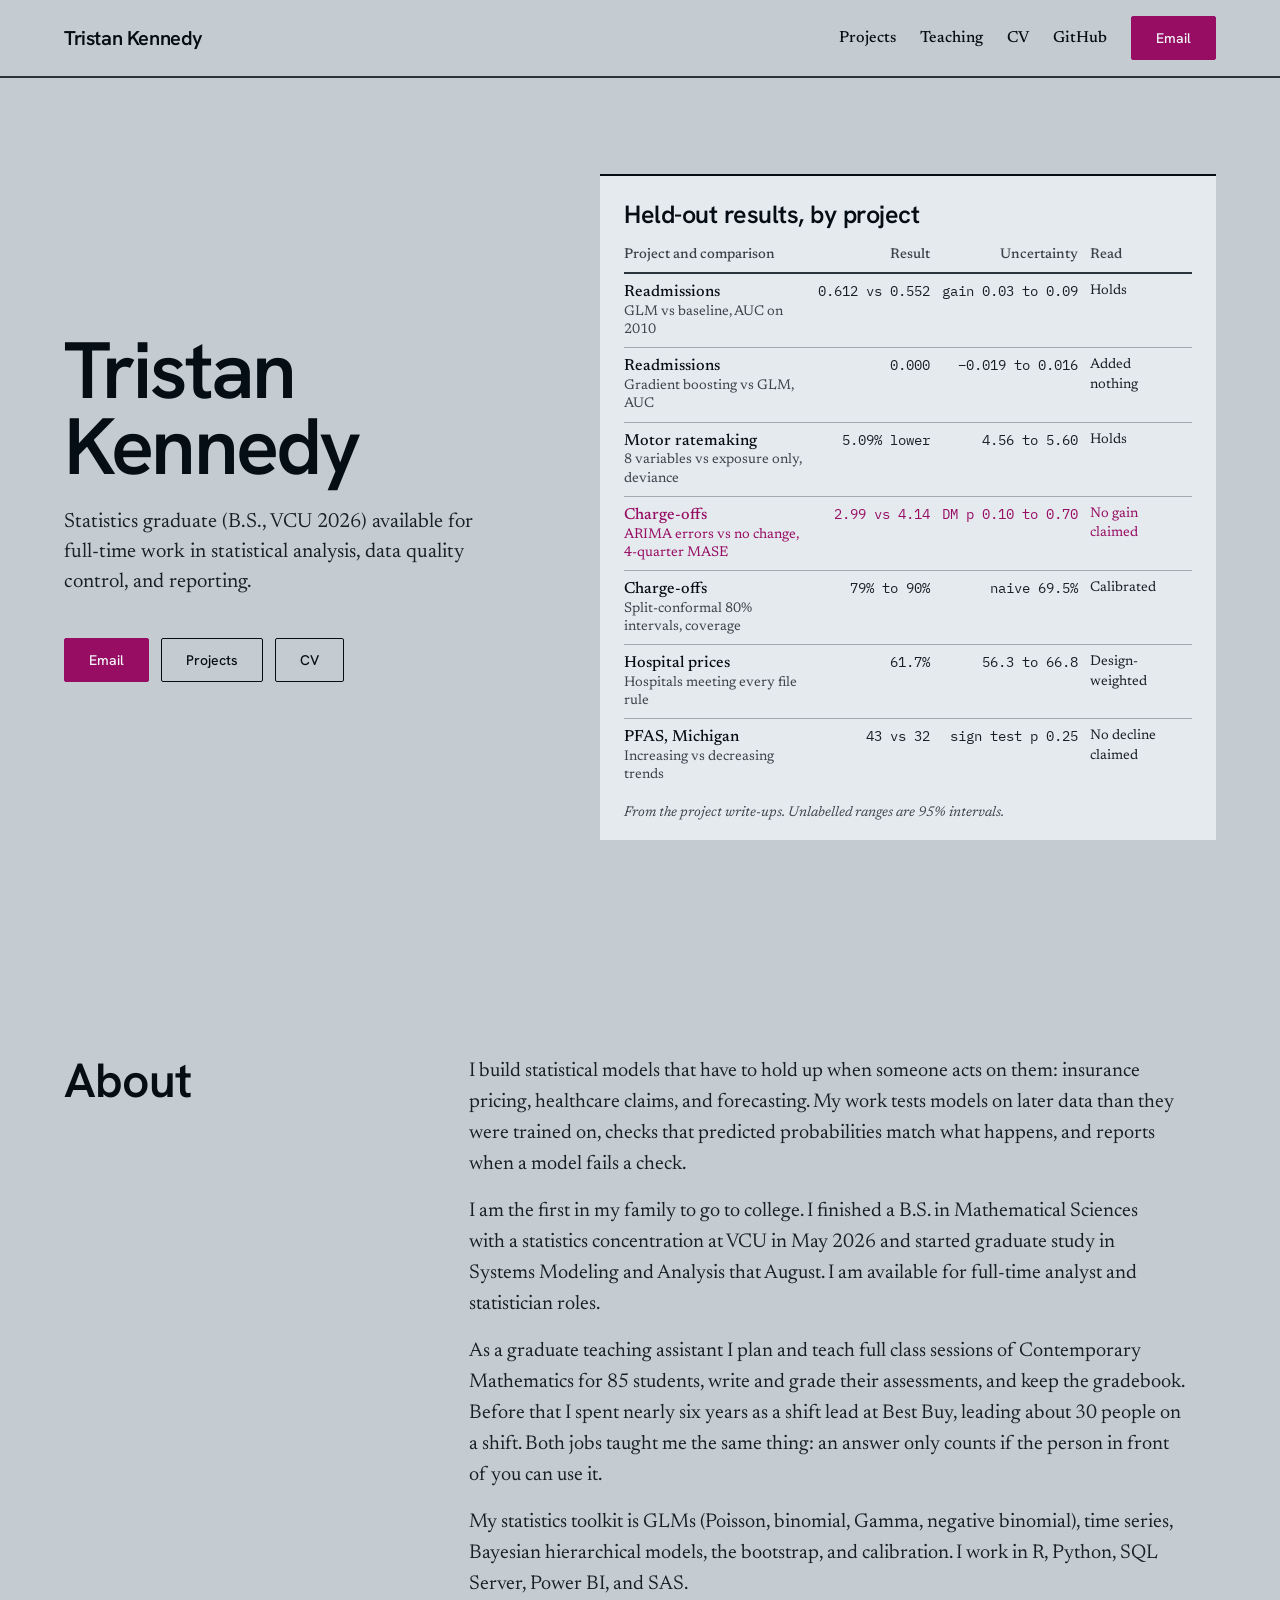
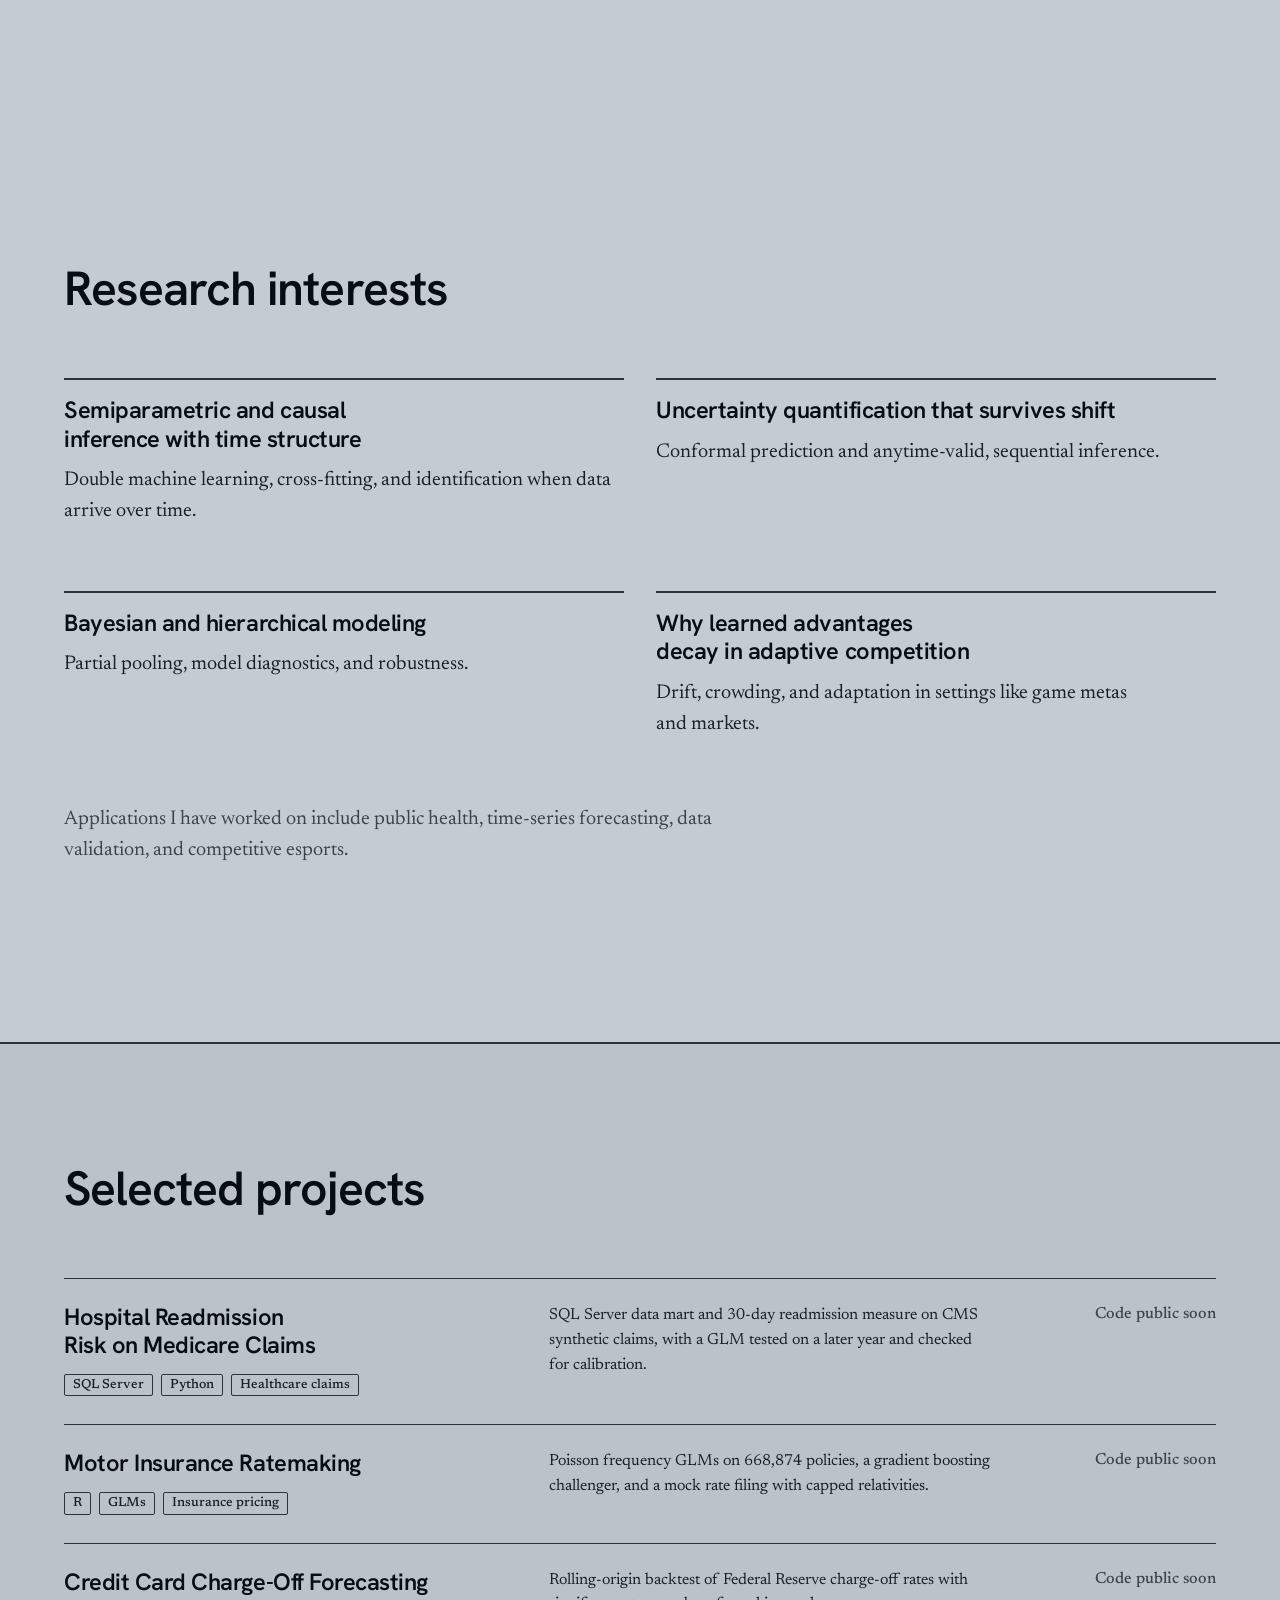
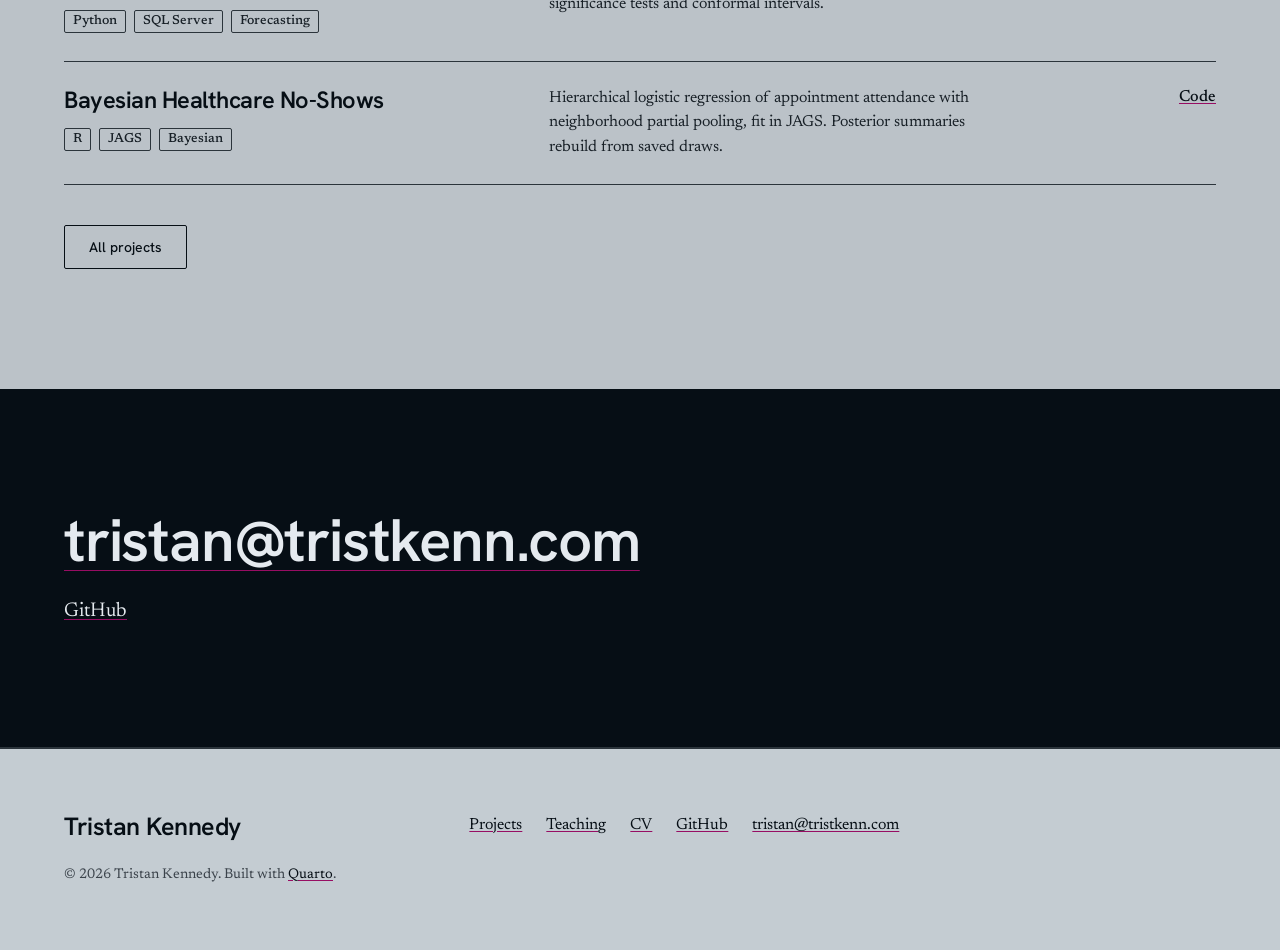
==== commit 588013b4: "Built site for gh-pages" ====
--- a/index.html
+++ b/index.html
@@ -41,7 +41,7 @@
   <div class="container hero-grid">
     <div class="hero-text">
       <h1>Tristan Kennedy</h1>
-      <p class="lead">PhD student in Systems Modeling and Analysis (Statistics and Data Science) at Virginia Commonwealth University.</p>
+      <p class="lead">Statistics graduate (B.S., VCU 2026) available for full-time work in statistical analysis, data quality control, and reporting.</p>
       <p class="actions"><a class="btn btn--primary" href="mailto:tristan@tristkenn.com">Email</a><a class="btn" href="projects.html">Projects</a><a class="btn" href="cv.html">CV</a></p>
     </div>
     <figure class="sheet">
@@ -115,7 +115,7 @@
 </section>
 <div class="body">
 <p>I build statistical models that have to hold up when someone acts on them: insurance pricing, healthcare claims, and forecasting. My work tests models on later data than they were trained on, checks that predicted probabilities match what happens, and reports when a model fails a check.</p>
-<p>I am the first in my family to go to college. I finished a B.S. in Mathematical Sciences with a statistics concentration at VCU in May 2026 and started graduate study in Systems Modeling and Analysis that August.</p>
+<p>I am the first in my family to go to college. I finished a B.S. in Mathematical Sciences with a statistics concentration at VCU in May 2026 and started graduate study in Systems Modeling and Analysis that August. I am available for full-time analyst and statistician roles.</p>
 <p>As a graduate teaching assistant I plan and teach full class sessions of Contemporary Mathematics for 85 students, write and grade their assessments, and keep the gradebook. Before that I spent nearly six years as a shift lead at Best Buy, leading about 30 people on a shift. Both jobs taught me the same thing: an answer only counts if the person in front of you can use it.</p>
 <p>My statistics toolkit is GLMs (Poisson, binomial, Gamma, negative binomial), time series, Bayesian hierarchical models, the bootstrap, and calibration. I work in R, Python, SQL Server, Power BI, and SAS.</p>
 </div>
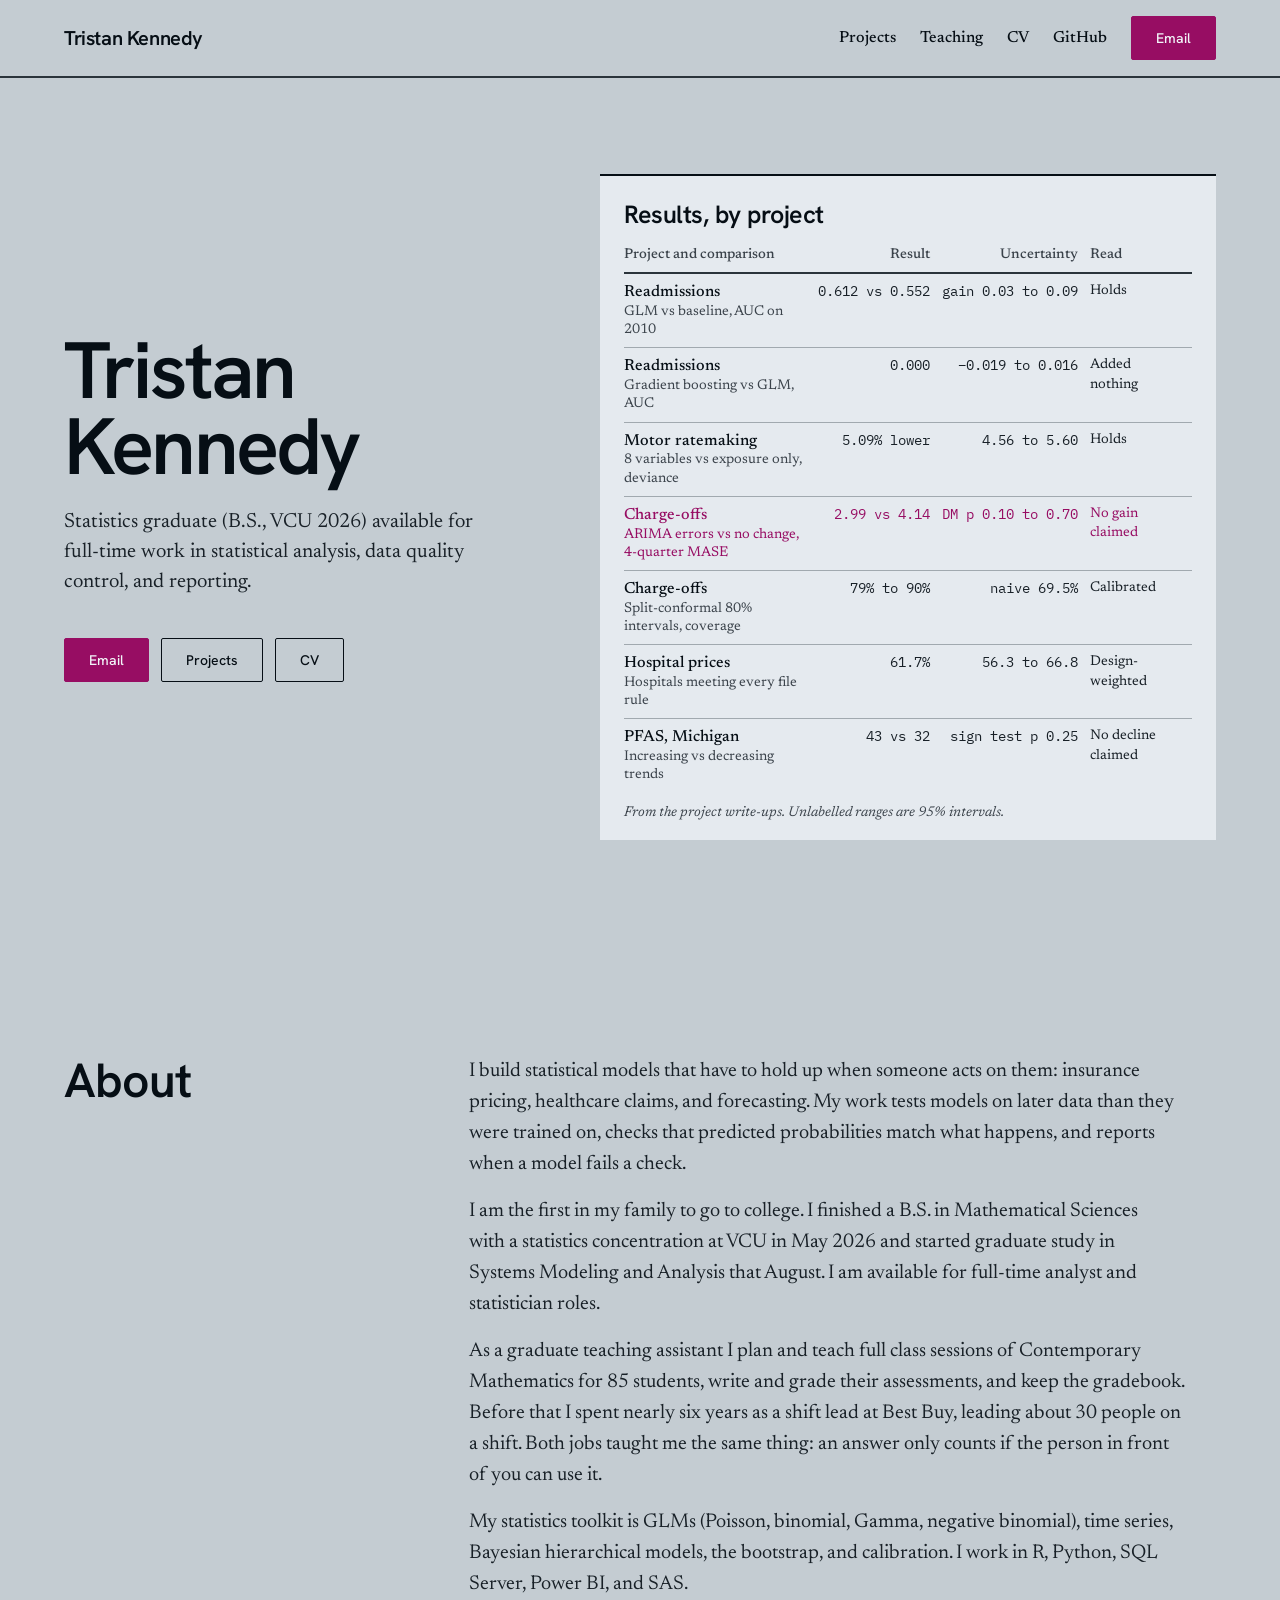
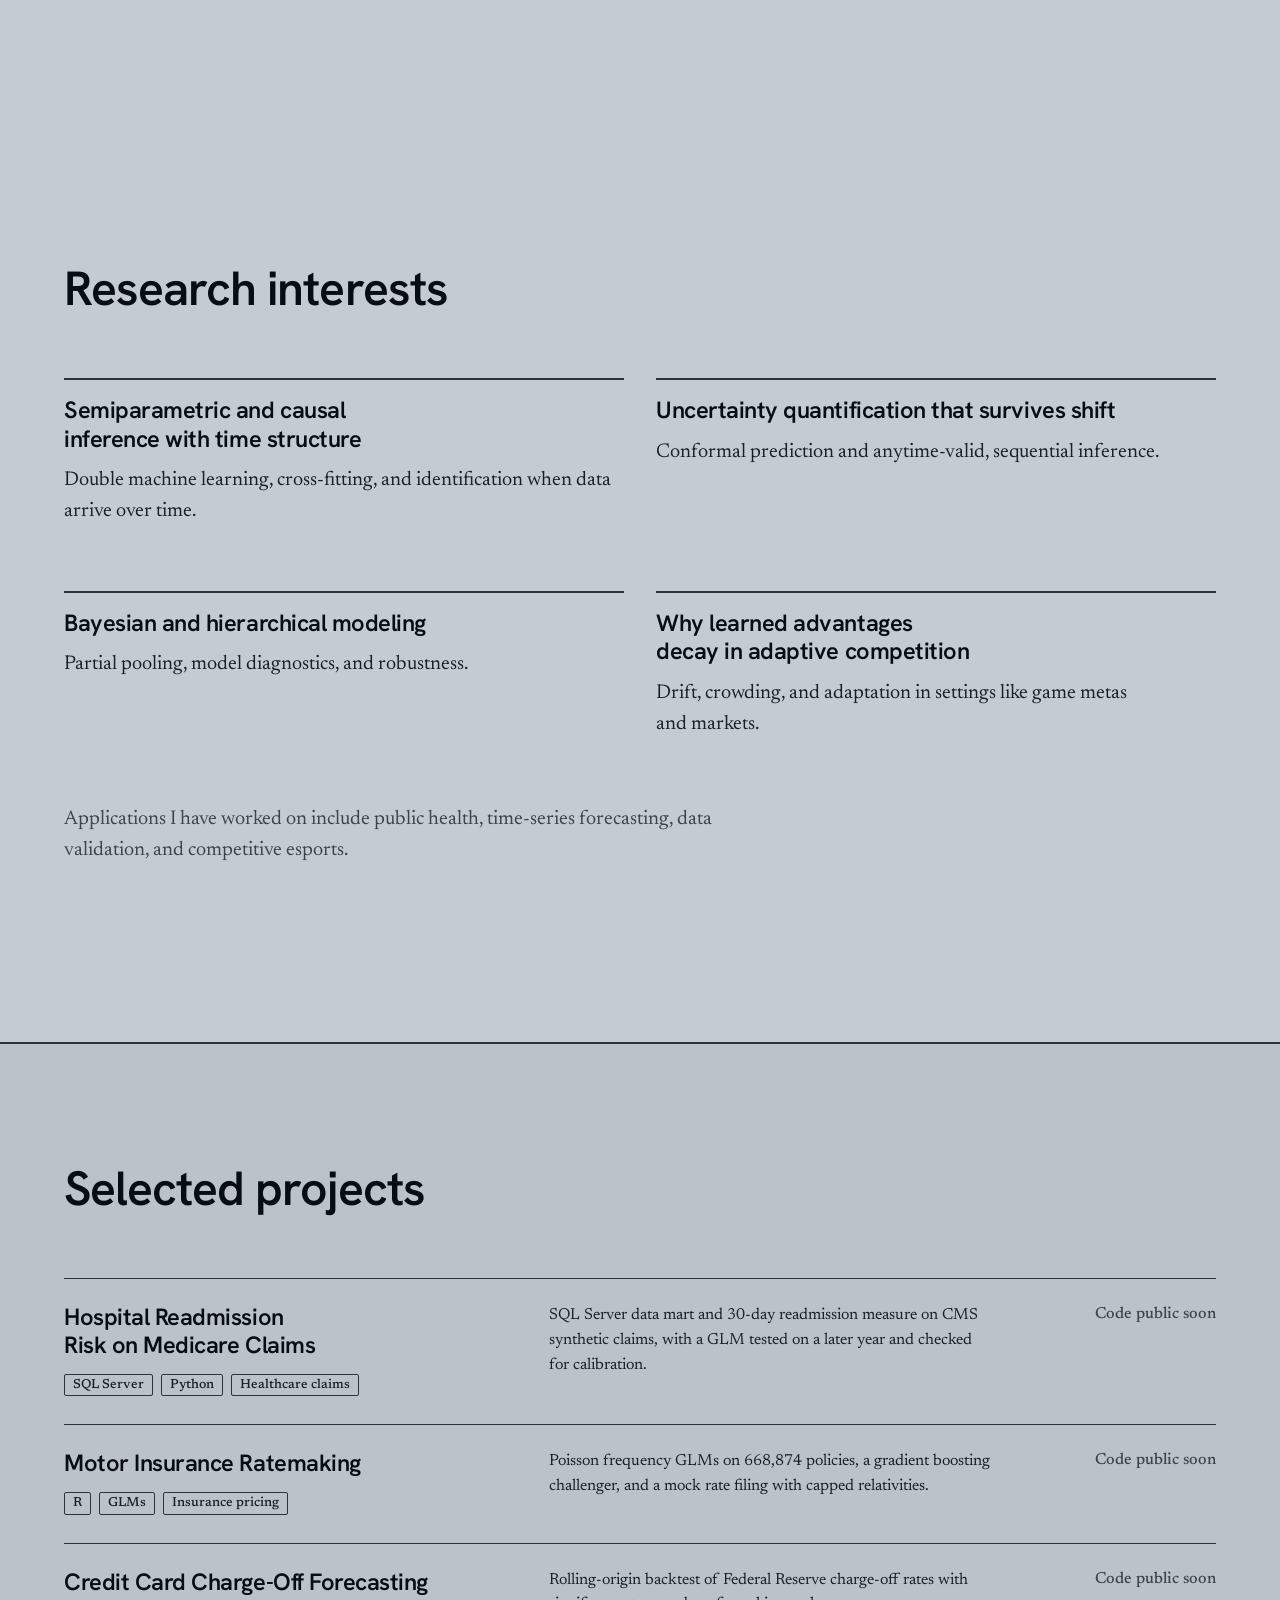
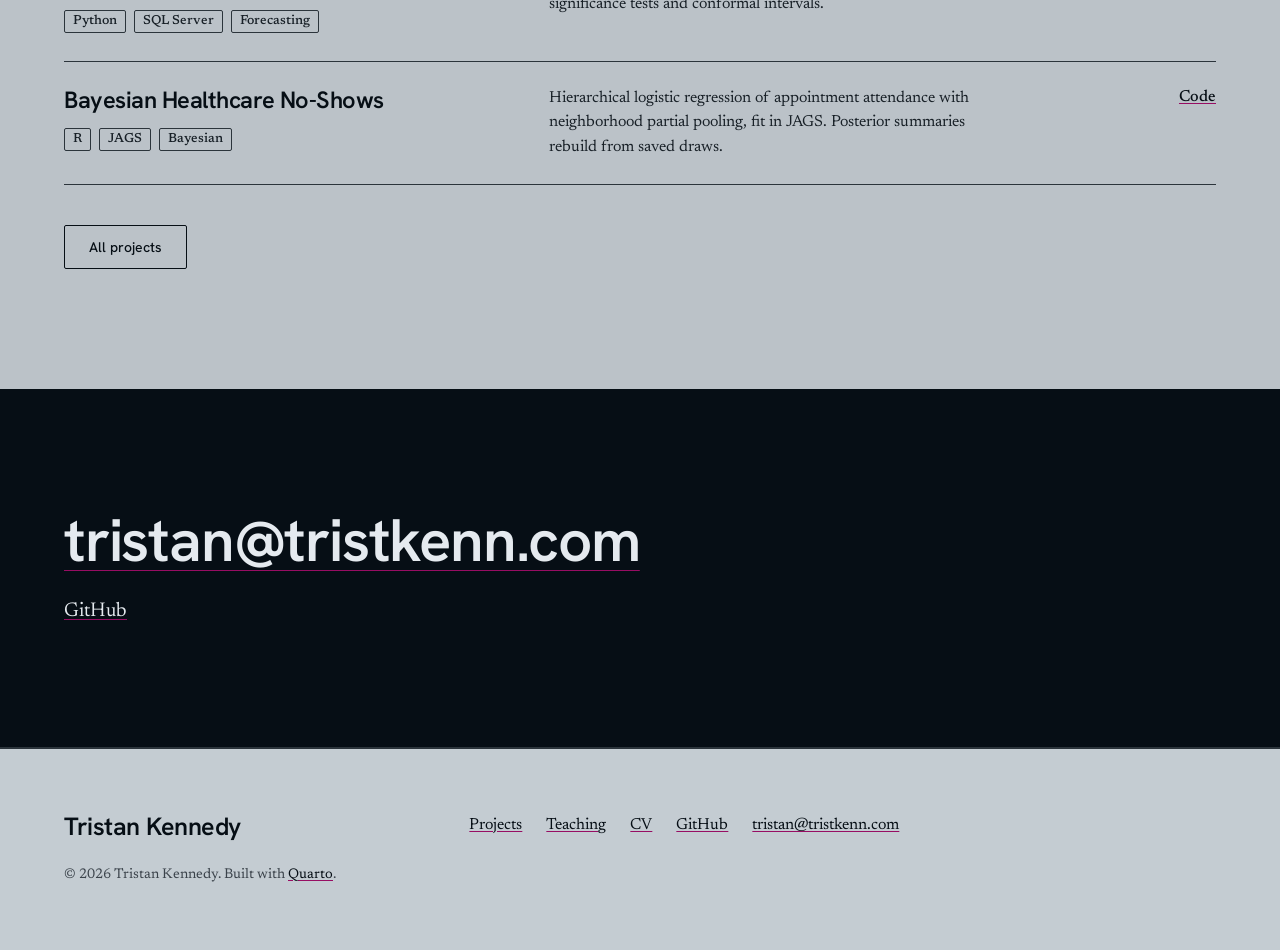
==== commit 9c3a1cd2: "Built site for gh-pages" ====
--- a/index.html
+++ b/index.html
@@ -45,10 +45,10 @@
       <p class="actions"><a class="btn btn--primary" href="mailto:tristan@tristkenn.com">Email</a><a class="btn" href="projects.html">Projects</a><a class="btn" href="cv.html">CV</a></p>
     </div>
     <figure class="sheet">
-      <div class="sheet-scroll" tabindex="0" role="region" aria-label="Held-out results, scrolls sideways on small screens">
+      <div class="sheet-scroll" tabindex="0" role="region" aria-label="Results, scrolls sideways on small screens">
         
 <table class="caption-top">
-<caption>Held-out results, by project</caption>
+<caption>Results, by project</caption>
 <thead>
 <tr class="header">
 <th data-quarto-table-cell-role="th" scope="col">Project and comparison</th>
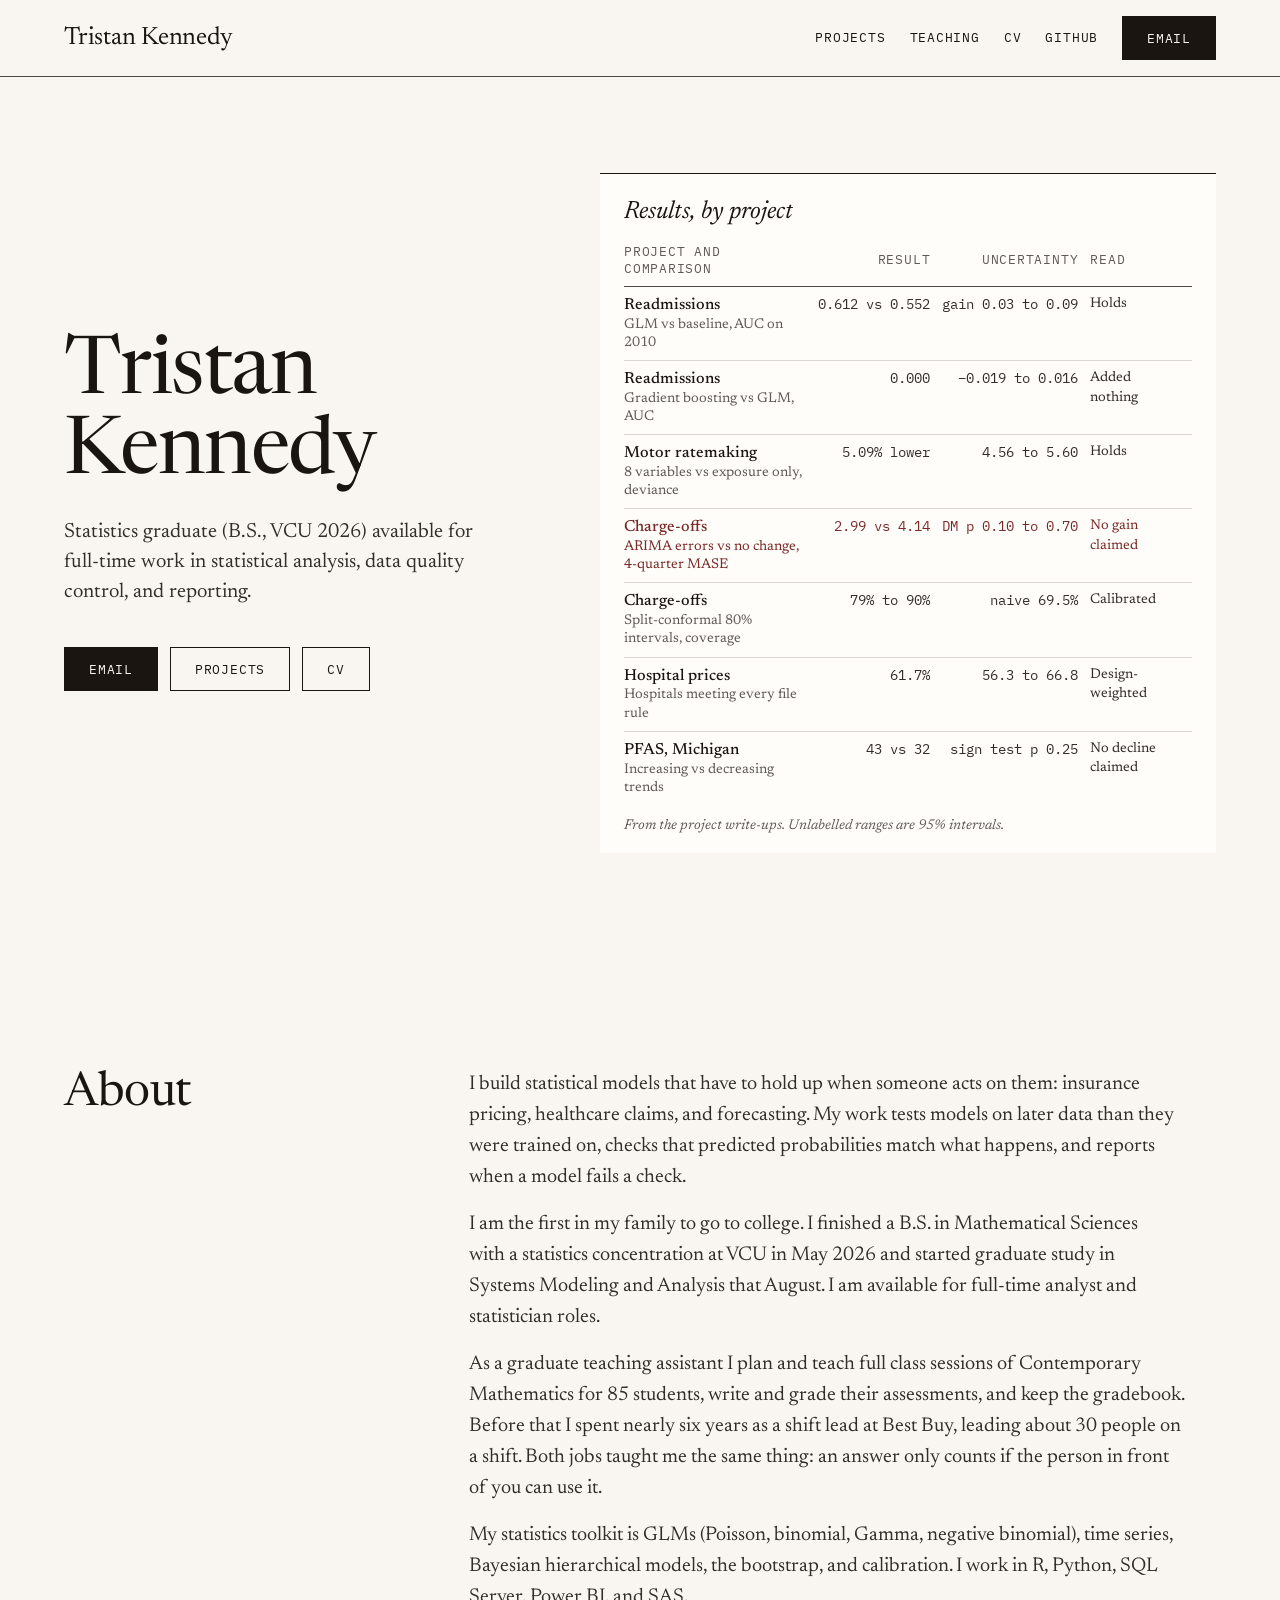
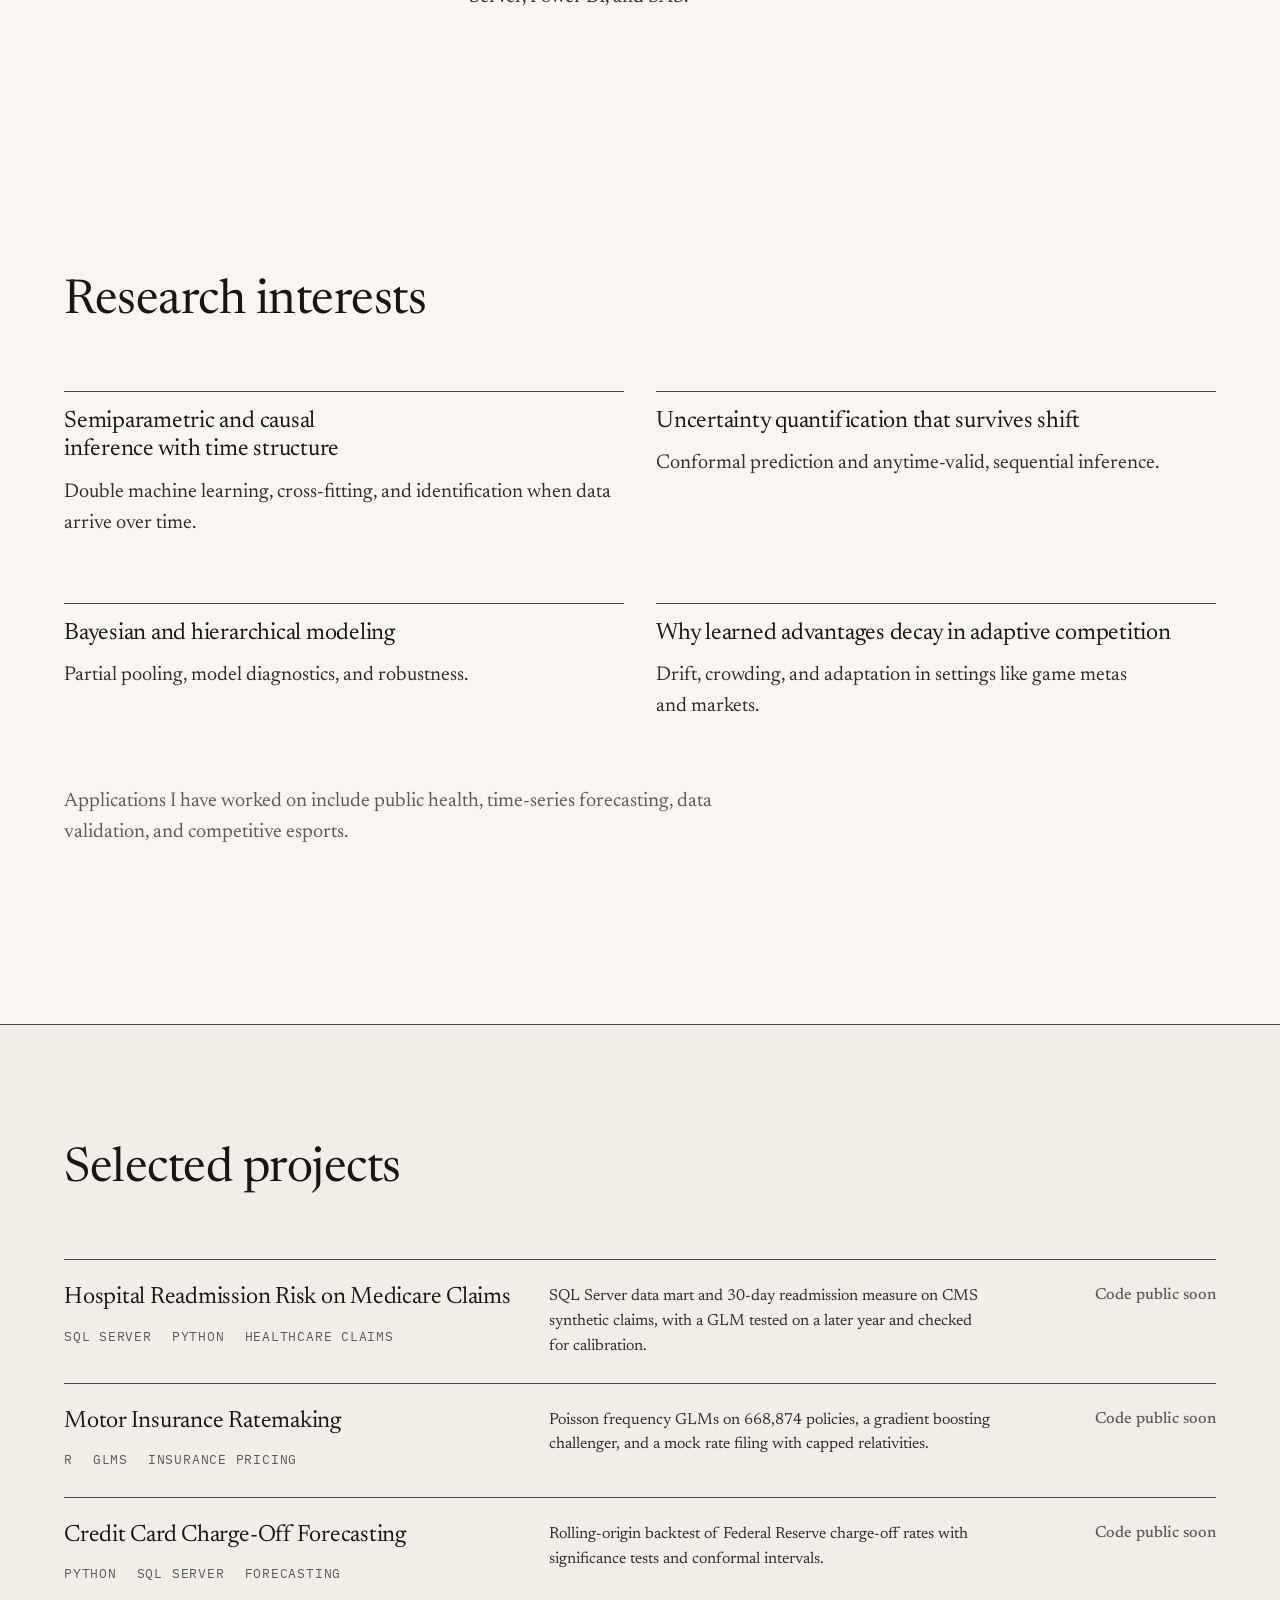
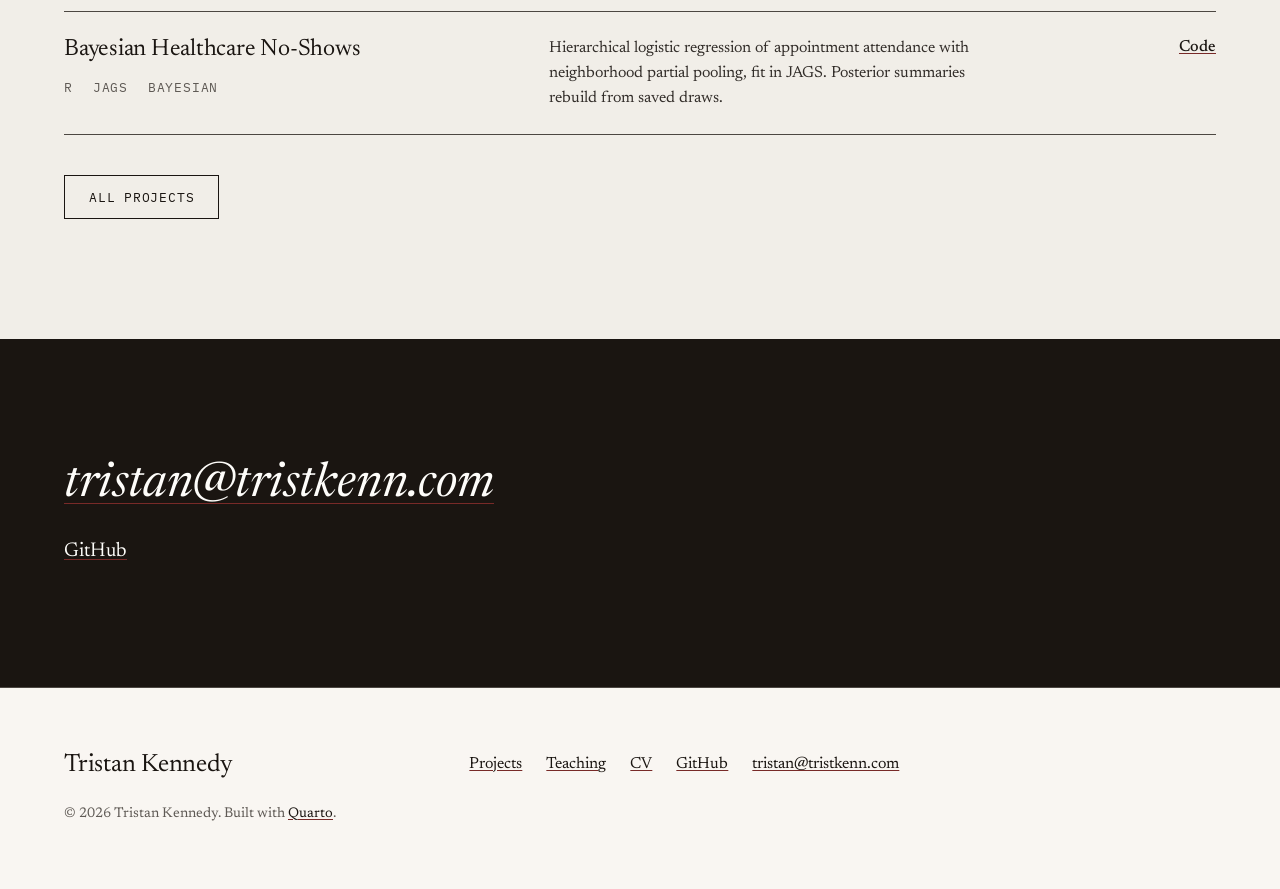
==== commit 488093c6: "Built site for gh-pages" ====
--- a/index.html
+++ b/index.html
@@ -15,7 +15,7 @@
 
 <link rel="preconnect" href="https://fonts.googleapis.com">
 <link rel="preconnect" href="https://fonts.gstatic.com" crossorigin="">
-<link rel="stylesheet" href="https://fonts.googleapis.com/css2?family=Hanken+Grotesk:wght@500;600&amp;family=Newsreader:ital,opsz,wght@0,6..72,400;0,6..72,500;1,6..72,400&amp;family=IBM+Plex+Mono:wght@400;500&amp;display=swap">
+<link rel="stylesheet" href="https://fonts.googleapis.com/css2?family=Newsreader:ital,opsz,wght@0,6..72,400;0,6..72,500;1,6..72,400&amp;family=IBM+Plex+Mono:wght@400;500&amp;display=swap">
 
 
 <link rel="stylesheet" href="styles/site.css">
--- a/styles/site.css
+++ b/styles/site.css
@@ -1,6 +1,6 @@
 /* Hallmark · shape: profile with a results sheet (/), Long Document (/projects, /teaching, /cv) · genre: editorial · theme: Almanac (deal 1/3, seed personal-homepage-statistics-graduate-51f4·4be66d2b·2026-10-28·r0) · redesign: full
  * hero: Stage (/), Banner (/projects, /teaching, /cv) · nav: edge-aligned, the wordmark and four links with Email filled · footer: colophon block · imagery: none, the results table set on the sheet · signature: a printed table of held-out results where the checks that failed sit beside the ones that held
- * axes: mid/grotesk-sans/chromatic-magenta · posture: restrained · contrast: pass · fold: pass · v2.0.0 */
+ * axes: light/serif/oxblood · posture: restrained · contrast: pass · fold: pass · v2.0.0 */
 /* Hallmark · pre-emit critique: P5 H4 E4 S5 R4 V4 · weakest: H, About is four owner paragraphs; set on eight columns at 65ch beside its head instead of cutting words */
 /* Hallmark · waive 79 · Stage hero on /: the sheet runs to y 749 at 1440 x 900 and the text block centres on it · the visual, not the text, is the hero's foot */
 /* Hallmark · waive 78 · Long Document shape on /projects and /cv · row heads are annotations at --text-2xl */
@@ -15,33 +15,33 @@
 .muted { color: var(--color-muted); }
 strong, b { font-weight: 500; color: var(--color-ink); }
 
-/* Controls: magenta filled beside a hairline outline in ink */
+/* Controls: square, ink filled beside a hairline outline */
 .btn {
   display: inline-flex; align-items: center; min-height: 44px;
   padding: var(--space-sm) var(--space-lg);
   border: var(--rule-hair) solid var(--color-ink); border-radius: var(--radius-pill);
   background: transparent; color: var(--color-ink);
-  font: 500 var(--text-sm)/1 var(--font-display); text-decoration: none;
+  font: 400 var(--text-xs)/1 var(--font-outlier); letter-spacing: 0.06em; text-transform: uppercase; text-decoration: none;
   transition: background-color var(--dur-micro) var(--ease-out), border-color var(--dur-micro) var(--ease-out);
 }
 .btn:hover { background: var(--color-paper-2); }
 .btn:active { background: var(--color-paper-3); }
-.btn--primary { background: var(--color-accent); border-color: var(--color-accent); color: var(--color-accent-ink); }
-.btn--primary:hover { background: var(--color-accent-2); border-color: var(--color-accent-2); }
-.btn--primary:active { background: var(--color-ink); border-color: var(--color-ink); }
+.btn--primary { background: var(--color-ink); border-color: var(--color-ink); color: var(--color-paper); }
+.btn--primary:hover { background: var(--color-accent); border-color: var(--color-accent); }
+.btn--primary:active { background: var(--color-accent-2); border-color: var(--color-accent-2); }
 
 /* Nav: edge-aligned over the firm rule */
 .site-nav { border-bottom: var(--rule-bar) solid var(--color-rule-2); }
 .site-nav-inner { display: flex; flex-wrap: wrap; align-items: center; justify-content: space-between; gap: var(--space-xs) var(--space-lg); padding-block: var(--space-md); }
-.wordmark { font: 600 var(--text-lg)/1 var(--font-display); letter-spacing: var(--tracking-display); color: var(--color-ink); text-decoration: none; }
+.wordmark { font: 400 var(--text-xl)/1 var(--font-display); letter-spacing: var(--tracking-display); color: var(--color-ink); text-decoration: none; }
 .site-nav ul { display: flex; flex-wrap: wrap; align-items: center; gap: var(--space-xs) var(--space-lg); margin: 0; padding: 0; list-style: none; }
-.site-nav nav a:not(.btn) { font: 500 var(--text-md)/1.2 var(--font-body); text-decoration: none; }
+.site-nav nav a:not(.btn) { font: 400 var(--text-xs)/1.2 var(--font-outlier); letter-spacing: 0.06em; text-transform: uppercase; text-decoration: none; }
 .site-nav nav a:not(.btn):hover, .site-nav nav a[aria-current="page"] { text-decoration: underline; text-decoration-color: var(--color-accent); text-decoration-thickness: 2px; }
 
 /* Home hero: Stage, the text on five columns, the sheet on seven */
 .hero { padding-block: var(--space-3xl); }
 .hero-grid { display: grid; grid-template-columns: minmax(0, 5fr) minmax(0, 7fr); gap: var(--space-3xl); align-items: center; }
-.hero h1 { letter-spacing: -0.035em; line-height: 0.95; }
+.hero h1 { letter-spacing: -0.02em; line-height: 1; }
 .hero .lead { margin-top: var(--space-lg); color: var(--color-ink-2); }
 .actions { display: flex; flex-wrap: wrap; gap: var(--space-sm); margin-top: var(--space-xl); max-width: none; }
 
@@ -49,14 +49,14 @@
 .sheet { margin: 0; padding: var(--space-lg) var(--space-lg) var(--space-md); background: var(--color-sheet); border-top: var(--rule-bar) solid var(--color-ink); }
 .sheet-scroll { overflow-x: auto; }
 .sheet table { width: 100%; min-width: 34rem; border-collapse: collapse; }
-.sheet caption { caption-side: top; text-align: left; padding-bottom: var(--space-md); font: 600 var(--text-xl)/1.2 var(--font-display); letter-spacing: var(--tracking-display); color: var(--color-ink); }
-.sheet thead th { padding: 0 var(--space-sm) var(--space-xs) 0; border-bottom: var(--rule-bar) solid var(--color-rule-2); font: 500 var(--text-sm)/1.3 var(--font-body); color: var(--color-muted); text-align: left; }
+.sheet caption { caption-side: top; text-align: left; padding-bottom: var(--space-md); font: italic 400 var(--text-xl)/1.2 var(--font-display); color: var(--color-ink); }
+.sheet thead th { padding: 0 var(--space-sm) var(--space-xs) 0; border-bottom: var(--rule-bar) solid var(--color-rule-2); font: 400 var(--text-xs)/1.3 var(--font-outlier); letter-spacing: 0.06em; text-transform: uppercase; color: var(--color-muted); text-align: left; }
 .sheet tbody th, .sheet td { padding: var(--space-xs) var(--space-sm) var(--space-xs) 0; border-top: var(--rule-hair) solid var(--color-rule); vertical-align: top; text-align: left; }
 .sheet tbody th { font: 500 var(--text-md)/1.3 var(--font-body); color: var(--color-ink); }
 .sheet tbody th span { display: block; font-weight: 400; font-size: var(--text-sm); color: var(--color-muted); }
 .sheet td { font-size: var(--text-sm); line-height: 1.4; }
 .sheet .num { font-family: var(--font-outlier); text-align: right; white-space: nowrap; }
-.sheet thead th.num { font-family: var(--font-body); text-align: right; }
+.sheet thead th.num { text-align: right; }
 .sheet tr.mark th, .sheet tr.mark th span, .sheet tr.mark td { color: var(--color-accent); }
 .sheet figcaption { margin-top: var(--space-sm); font: italic 400 var(--text-sm)/1.4 var(--font-body); color: var(--color-muted); }
 
@@ -88,15 +88,15 @@
 .entry-row > .links { justify-self: end; }
 .index > p:last-child { margin-top: var(--space-xl); }
 
-/* Tags: a hairline label */
-.tag { display: inline-block; margin: 0 var(--space-2xs) var(--space-2xs) 0; padding: 0 var(--space-xs); border: var(--rule-hair) solid var(--color-rule-2); border-radius: var(--radius-pill); font: 500 var(--text-xs)/1.6 var(--font-body); color: var(--color-ink-2); }
+/* Tags: small mono labels, no chips */
+.tag { display: inline-block; margin: 0 var(--space-md) 0 0; font: 400 var(--text-xs)/1.6 var(--font-outlier); letter-spacing: 0.06em; text-transform: uppercase; color: var(--color-muted); }
 div.links > p { display: flex; flex-wrap: wrap; gap: var(--space-xs) var(--space-lg); }
 .links a, .links .muted { font: 500 var(--text-md)/1.4 var(--font-body); }
 
 /* Contact on the ink band */
 .contact p { max-width: none; }
 .contact p + p { margin-top: var(--space-lg); }
-.contact-mail { font: 600 clamp(1.25rem, 7vw, 3.75rem)/1.05 var(--font-display); letter-spacing: var(--tracking-display); overflow-wrap: break-word; }
+.contact-mail { font: italic 400 clamp(1.25rem, 5vw, 3rem)/1.1 var(--font-display); overflow-wrap: break-word; }
 .contact p:last-child a { font-size: var(--text-lg); }
 
 /* Inner pages: a Banner head */
@@ -123,14 +123,14 @@
 .entries > .entry + .entry { margin-top: 0; }
 .entry-head p { display: flex; flex-wrap: wrap; justify-content: space-between; gap: var(--space-2xs) var(--space-lg); max-width: none; }
 .entries .entry-head p { flex-direction: column; justify-content: start; }
-.entry-title { font: 600 var(--text-title)/1.2 var(--font-display); letter-spacing: var(--tracking-display); color: var(--color-ink); }
+.entry-title { font: 500 var(--text-title)/1.2 var(--font-display); letter-spacing: var(--tracking-display); color: var(--color-ink); }
 .entry-date { color: var(--color-muted); }
 .entry > p { margin-top: var(--space-xs); }
 
 /* Footer: colophon */
 .site-footer { border-top: var(--rule-bar) solid var(--color-rule-2); padding-block: var(--space-2xl); }
 .site-footer-inner { display: grid; grid-template-columns: minmax(0, 4fr) minmax(0, 8fr); gap: var(--space-lg) var(--gap-columns); }
-.footer-mark { font: 600 var(--text-xl)/1.1 var(--font-display); letter-spacing: var(--tracking-display); color: var(--color-ink); }
+.footer-mark { font: 400 var(--text-xl)/1.1 var(--font-display); letter-spacing: var(--tracking-display); color: var(--color-ink); }
 .footer-links { display: flex; flex-wrap: wrap; gap: var(--space-xs) var(--space-lg); margin: 0; padding: 0; list-style: none; }
 .footer-legal { grid-column: 1 / -1; font-size: var(--text-sm); color: var(--color-muted); }
 
